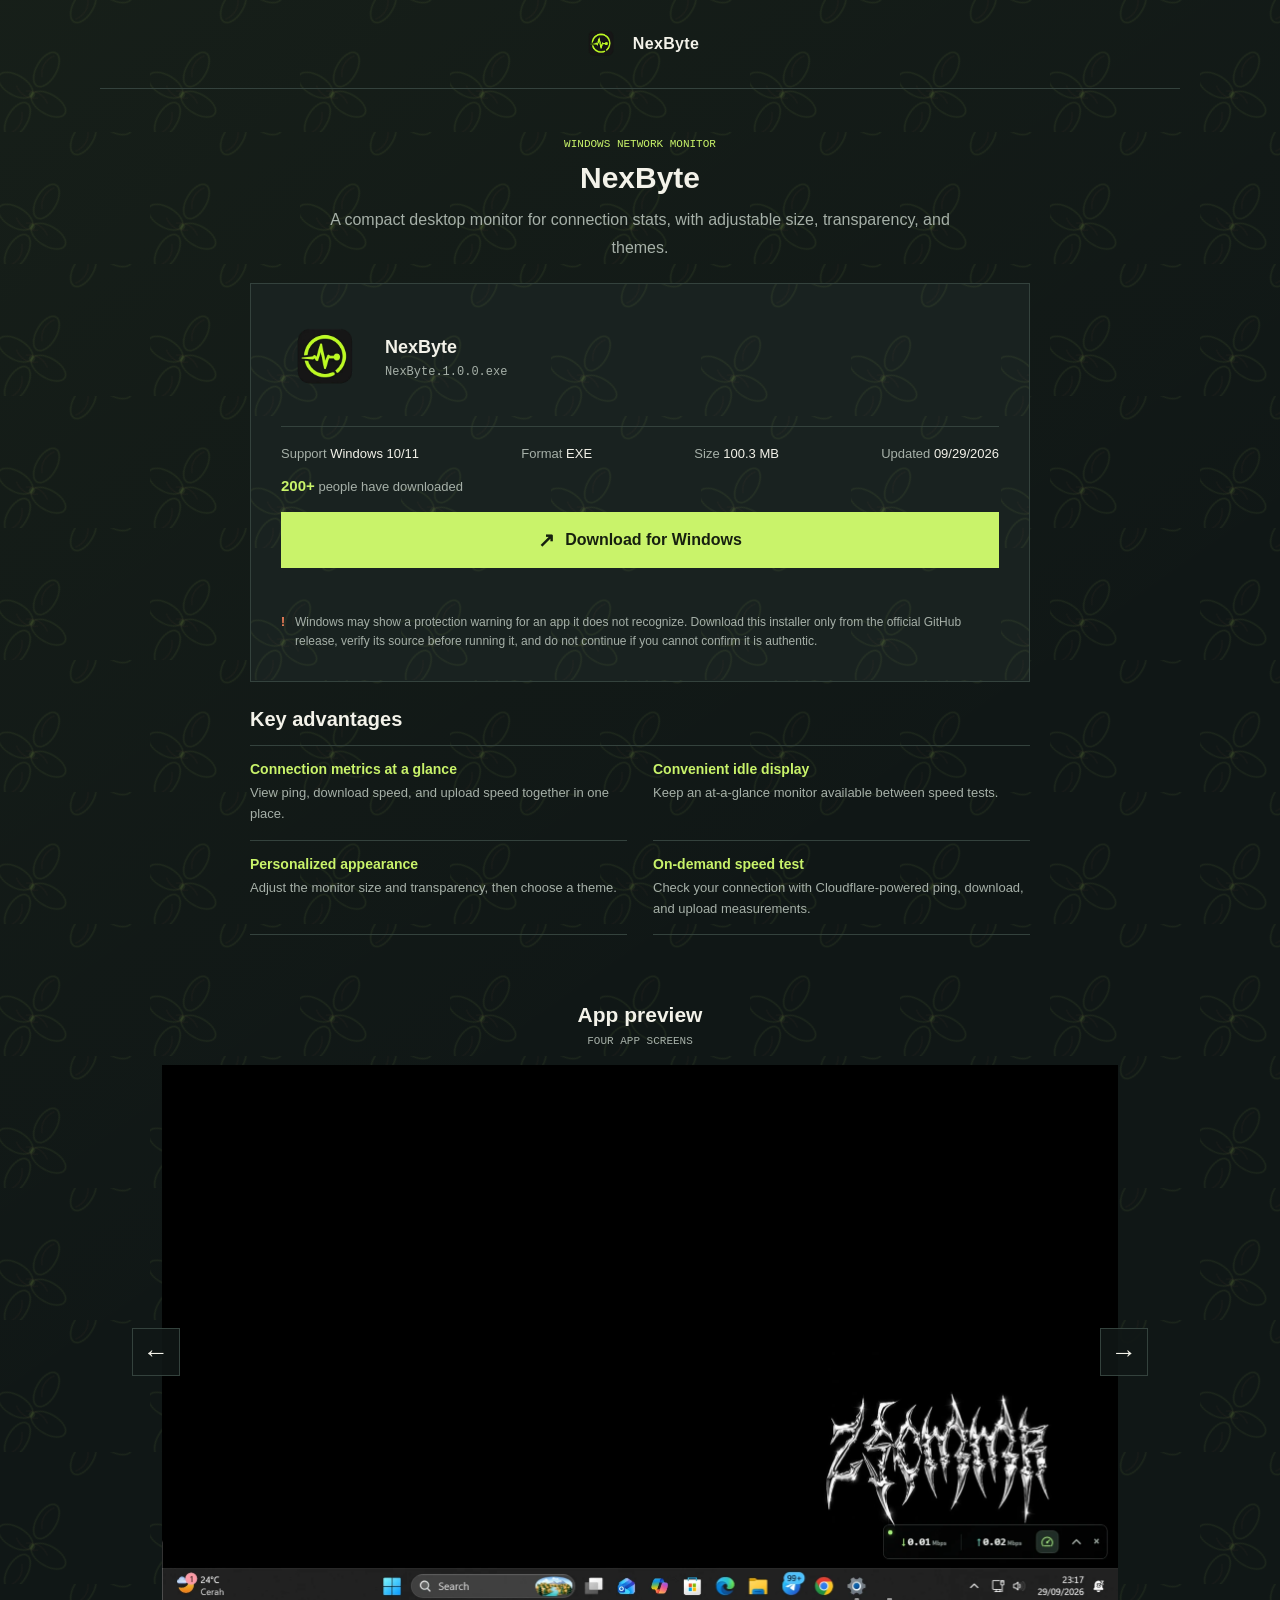
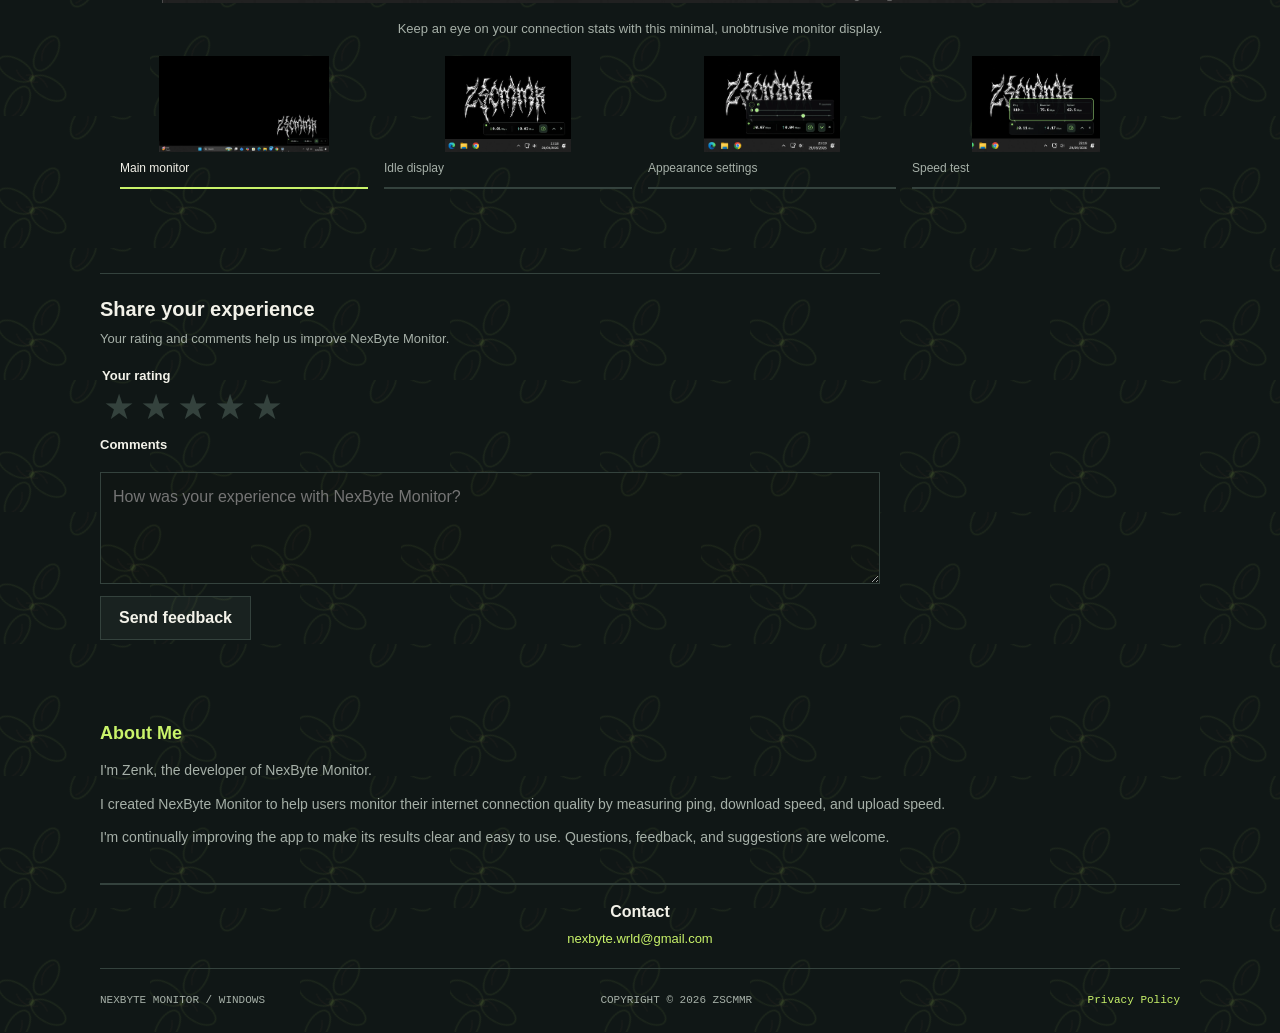
==== index.html @ 00d74fa2 "new" ====
<!doctype html>
<html lang="en">
  <head>
    <meta charset="UTF-8" />
    <meta name="viewport" content="width=device-width, initial-scale=1.0" />
    <meta name="theme-color" content="#101716" />
    <meta name="description" content="Download NexByte Monitor for Windows 10 and 11. Monitor ping, download speed, and upload speed from your desktop." />
    <title>NexByte Monitor | Windows Download</title>
    <script async src="https://pagead2.googlesyndication.com/pagead/js/adsbygoogle.js?client=ca-pub-5008812499182568"
      crossorigin="anonymous"></script>
    <link rel="stylesheet" href="index.min.css" />
      <script defer src="app.min.js"></script>
  </head>
  <body>
    <main>
      <header>
        <div class="header-bar">
          <div class="brand">
            <span class="brand-mark" aria-hidden="true">
              <img src="1ace2b28-f7fc-4e73-abe7-52dc9e09163b__1_-removebg-preview%20%281%29.webp" alt="" width="500" height="500" decoding="async" />
            </span>
            NexByte
          </div>
        </div>
      </header>

      <section class="content" aria-labelledby="monitor-heading">
        <div class="monitor-intro">
          <span class="monitor-kicker">WINDOWS NETWORK MONITOR</span>
          <h1 class="monitor-title" id="monitor-heading">NexByte</h1>
          <p class="monitor-copy">A compact desktop monitor for connection stats, with adjustable size, transparency, and themes.</p>
        </div>

        <div class="download-panel">
          <div class="file-heading">
            <img class="file-icon" src="1ace2b28-f7fc-4e73-abe7-52dc9e09163b__1_-removebg-preview%20%281%29.webp" alt="" width="500" height="500" decoding="async" aria-hidden="true" />
            <div>
              <h2 id="download-heading">NexByte</h2>
              <div class="file-name">NexByte.1.0.0.exe</div>
            </div>
          </div>
          <div class="details">
            <span>Support <strong>Windows 10/11</strong></span>
            <span>Format <strong>EXE</strong></span>
            <span>Size <strong>100.3 MB</strong></span>
            <span>Updated <strong>09/29/2026</strong></span>
          </div>
          <p class="download-count"><strong>200+</strong> people have downloaded</p>
          <form class="download-form" id="download-form">
            <button class="download-button" id="download-button" type="submit">
              <span aria-hidden="true">&#8599;</span> Download for Windows
            </button>
            <p class="tracking-status" id="tracking-status" role="status" aria-live="polite"></p>
          </form>
          <p class="notice"><b>!</b><span>Windows may show a protection warning for an app it does not recognize. Download this installer only from the official GitHub release, verify its source before running it, and do not continue if you cannot confirm it is authentic.</span></p>
        </div>

        <section class="features-section" aria-labelledby="features-title">
          <h2 id="features-title">Key advantages</h2>
          <div class="features-grid">
            <article class="feature-item">
              <h3>Connection metrics at a glance</h3>
              <p>View ping, download speed, and upload speed together in one place.</p>
            </article>
            <article class="feature-item">
              <h3>Convenient idle display</h3>
              <p>Keep an at-a-glance monitor available between speed tests.</p>
            </article>
            <article class="feature-item">
              <h3>Personalized appearance</h3>
              <p>Adjust the monitor size and transparency, then choose a theme.</p>
            </article>
            <article class="feature-item">
              <h3>On-demand speed test</h3>
              <p>Check your connection with Cloudflare-powered ping, download, and upload measurements.</p>
            </article>
          </div>
        </section>
      </section>

      <section class="preview-section" aria-labelledby="preview-title">
        <div class="preview-heading">
          <h2 id="preview-title">App preview</h2>
          <span class="preview-caption">FOUR APP SCREENS</span>
        </div>
        <div class="preview-stage" id="preview-carousel" role="region" aria-roledescription="carousel" aria-label="Application previews">
          <div class="preview-carousel-window">
            <div class="preview-carousel-track" id="preview-track">
              <figure class="preview-item" role="group" aria-roledescription="slide" aria-label="1 of 4">
                <img class="preview-image" src="preview-1.webp" alt="NexByte Monitor main monitor display at 150% scale" width="1919" height="1079" loading="lazy" decoding="async" />
                <figcaption>Keep an eye on your connection stats with this minimal, unobtrusive monitor display.</figcaption>
              </figure>
              <figure class="preview-item" role="group" aria-roledescription="slide" aria-label="2 of 4">
                <img class="preview-image" src="preview-2.webp" alt="NexByte Monitor idle display" width="694" height="526" loading="lazy" decoding="async" />
                <figcaption>A calm, compact idle view keeps the monitor ready between speed tests.</figcaption>
              </figure>
              <figure class="preview-item" role="group" aria-roledescription="slide" aria-label="3 of 4">
                <img class="preview-image" src="preview-3.webp" alt="NexByte Monitor size, transparency, and theme options" width="697" height="489" loading="lazy" decoding="async" />
                <figcaption>Set the monitor size and transparency, then choose a theme for your desktop.</figcaption>
              </figure>
              <figure class="preview-item" role="group" aria-roledescription="slide" aria-label="4 of 4">
                <img class="preview-image" src="preview-4.webp" alt="NexByte Monitor during a speed test" width="682" height="508" loading="lazy" decoding="async" />
                <figcaption>Watch ping, download, and upload readings update during a speed test.</figcaption>
              </figure>
            </div>
            <button class="preview-carousel-control preview-carousel-previous" id="carousel-previous" type="button" aria-label="Previous image" title="Previous image"><span aria-hidden="true">&#8592;</span></button>
            <button class="preview-carousel-control preview-carousel-next" id="carousel-next" type="button" aria-label="Next image" title="Next image"><span aria-hidden="true">&#8594;</span></button>
          </div>
          <div class="preview-thumbnails" aria-label="All app previews">
            <button class="preview-thumbnail" type="button" data-preview-index="0" aria-pressed="true"><img src="preview-1.webp" alt="" width="1919" height="1079" loading="lazy" decoding="async" /><span>Main monitor</span></button>
            <button class="preview-thumbnail" type="button" data-preview-index="1" aria-pressed="false"><img src="preview-2.webp" alt="" width="694" height="526" loading="lazy" decoding="async" /><span>Idle display</span></button>
            <button class="preview-thumbnail" type="button" data-preview-index="2" aria-pressed="false"><img src="preview-3.webp" alt="" width="697" height="489" loading="lazy" decoding="async" /><span>Appearance settings</span></button>
            <button class="preview-thumbnail" type="button" data-preview-index="3" aria-pressed="false"><img src="preview-4.webp" alt="" width="682" height="508" loading="lazy" decoding="async" /><span>Speed test</span></button>
          </div>
        </div>
      </section>

      <dialog class="preview-dialog" id="preview-dialog" aria-label="Full-size app preview">
        <div class="preview-dialog-inner">
          <button class="preview-dialog-close" id="preview-close" type="button" aria-label="Close preview" title="Close preview">&#215;</button>
          <div class="preview-dialog-stage">
            <button class="preview-nav preview-previous" id="preview-previous" type="button" aria-label="Previous preview" title="Previous preview"><span aria-hidden="true">&#8592;</span></button>
            <img class="preview-dialog-image" id="preview-dialog-image" src="" alt="" />
            <button class="preview-nav preview-next" id="preview-next" type="button" aria-label="Next preview" title="Next preview"><span aria-hidden="true">&#8594;</span></button>
          </div>
          <p class="preview-dialog-caption" id="preview-dialog-caption" aria-live="polite"></p>
        </div>
      </dialog>

      <section class="feedback-section" aria-labelledby="feedback-title">
        <h2 id="feedback-title">Share your experience</h2>
        <p class="feedback-copy">Your rating and comments help us improve NexByte Monitor.</p>
        <form class="feedback-form" id="feedback-form">
          <fieldset>
            <legend>Your rating</legend>
            <div class="feedback-stars">
              <input id="rating-5" type="radio" name="rating" value="5" required />
              <label for="rating-5" aria-label="5 stars">&#9733;</label>
              <input id="rating-4" type="radio" name="rating" value="4" />
              <label for="rating-4" aria-label="4 stars">&#9733;</label>
              <input id="rating-3" type="radio" name="rating" value="3" />
              <label for="rating-3" aria-label="3 stars">&#9733;</label>
              <input id="rating-2" type="radio" name="rating" value="2" />
              <label for="rating-2" aria-label="2 stars">&#9733;</label>
              <input id="rating-1" type="radio" name="rating" value="1" />
              <label for="rating-1" aria-label="1 star">&#9733;</label>
            </div>
          </fieldset>
          <label for="feedback-comment">Comments</label>
          <textarea class="feedback-comment" id="feedback-comment" name="comment" maxlength="500" placeholder="How was your experience with NexByte Monitor?" required></textarea>
          <button class="feedback-submit" id="feedback-submit" type="submit">Send feedback</button>
          <p class="feedback-status" id="feedback-status" role="status" aria-live="polite"></p>
        </form>
      </section>

      <section class="opening" aria-labelledby="about-title">
        <h2 class="opening-title" id="about-title">About Me</h2>
        <div class="opening-copy">
          <p>I'm Zenk, the developer of NexByte Monitor.</p>
          <p>I created NexByte Monitor to help users monitor their internet connection quality by measuring ping, download speed, and upload speed.</p>
          <p>I'm continually improving the app to make its results clear and easy to use. Questions, feedback, and suggestions are welcome.</p>
        </div>
      </section>

      <section class="owner-contact" aria-labelledby="contact-title">
        <h2 id="contact-title">Contact</h2>
        <a href="mailto:nexbyte.wrld@gmail.com">nexbyte.wrld@gmail.com</a>
      </section>
      <footer>
        <span>NEXBYTE MONITOR / WINDOWS</span>
        <span>COPYRIGHT &copy; 2026 ZSCMMR</span>
        <a class="privacy-link" href="privacy.html">Privacy Policy</a>
      </footer>
    </main>
      
  </body>
</html>
---- index.min.css ----
:root{color-scheme:dark;--ink:#f3f2e9;--muted:#a6b0a8;--base:#101716;--panel:#192220;--widget-bg:#101614;--line:#34423d;--lime:#c9f36a;--orange:#ff875e;--batik-pattern:url("batik-pattern.svg")}*{box-sizing:border-box}body{min-height:100vh;margin:0;background-color:var(--base);background-image:var(--batik-pattern),linear-gradient(145deg,rgba(201,243,106,.035),transparent 42%);background-size:150px 132px,auto;color:var(--ink);font-family:"Segoe UI","Trebuchet MS",sans-serif}main{width:min(100% - 40px,1080px);min-height:100vh;margin:0 auto;display:flex;flex-direction:column}header{border-bottom:1px solid var(--line)}.header-bar{min-height:88px;display:flex;align-items:center;justify-content:center}.brand{display:flex;align-items:center;gap:12px;font-weight:700;letter-spacing:.02em}.brand-mark{width:40px;height:40px;display:grid;place-items:center;flex:0 0 40px}.brand-mark img{display:block;width:40px;height:40px;object-fit:contain}.top-label{color:var(--muted);font:11px/1.4 Consolas,monospace;letter-spacing:.1em;text-transform:uppercase}.opening{max-width:860px;padding:28px 0 24px;border-bottom:1px solid var(--line)}.opening-title{max-width:none;margin:0 0 14px;color:var(--lime);font-size:18px;line-height:1.3;letter-spacing:0}.opening-copy{color:var(--muted);font-size:14px;line-height:1.65}.opening-copy p{margin:0 0 10px}.opening-copy .signoff{margin-top:14px;color:var(--ink)}.content{flex:0 0 auto;display:flex;flex-direction:column;align-items:center;justify-content:flex-start;gap:22px;padding:48px 0 68px}.monitor-intro{max-width:620px;text-align:center}.monitor-kicker{display:block;margin-bottom:8px;color:var(--lime);font:11px/1.4 Consolas,monospace}.monitor-title{margin:0 0 10px;font-size:30px;line-height:1.2}.monitor-copy{margin:0;color:var(--muted);font-size:16px;line-height:1.7}.download-panel{width:min(100%,780px);padding:30px;border:1px solid var(--line);background-color:var(--panel);background-image:var(--batik-pattern);background-size:150px 132px}.file-heading{display:flex;align-items:center;gap:16px;padding-bottom:24px;border-bottom:1px solid var(--line)}.file-icon{width:88px;height:88px;display:block;flex:0 0 88px;object-fit:contain}h2{margin:0 0 7px;font-size:18px}.file-name{color:var(--muted);font:12px Consolas,monospace;overflow-wrap:anywhere}.details{display:flex;justify-content:space-between;padding:19px 0 24px;color:var(--muted);font-size:13px}.details strong{color:var(--ink);font-weight:500}.download-count{margin:-8px 0 18px;color:var(--muted);font-size:13px}.download-count strong{color:var(--lime);font-size:15px}.download-form{display:grid;gap:10px}.download-button{width:100%;min-height:56px;display:flex;align-items:center;justify-content:center;gap:10px;padding:0 18px;border:0;background:var(--lime);color:#17200f;font:inherit;font-weight:750;cursor:pointer;transition:background-color .18s,transform .18s}.download-button:hover{background:#d9ff83;transform:translateY(-2px)}.download-button:focus-visible{outline:3px solid var(--ink);outline-offset:4px}.download-button:disabled{cursor:wait;opacity:.7}.download-button span{font-size:20px;line-height:1}.tracking-note,.tracking-status{margin:0;color:var(--muted);font-size:12px;line-height:1.5}.tracking-status{min-height:18px;color:var(--lime)}.notice{display:flex;gap:10px;margin:17px 0 0;color:var(--muted);font-size:12px;line-height:1.6}.notice b{color:var(--orange);font-weight:600}.features-section{width:min(100%,780px);padding-top:4px}.features-section h2{margin:0 0 14px;font-size:20px}.features-grid{display:grid;grid-template-columns:repeat(2,minmax(0,1fr));column-gap:26px;border-top:1px solid var(--line)}.feature-item{padding:15px 0;border-bottom:1px solid var(--line)}.feature-item h3{margin:0 0 6px;color:var(--lime);font-size:14px}.feature-item p{margin:0;color:var(--muted);font-size:13px;line-height:1.6}.preview-section{padding:0 0 84px}.preview-heading{max-width:1040px;display:flex;flex-direction:column;align-items:center;gap:8px;margin:0 auto 18px;text-align:center}.preview-heading h2{margin:0;font-size:21px}.preview-caption{color:var(--muted);font:11px Consolas,monospace}.preview-stage{max-width:1040px;margin:0 auto}.preview-carousel-window{position:relative;overflow:hidden}.preview-carousel-track{display:flex;transition:transform .52s cubic-bezier(.22, 1, .36, 1)}.preview-carousel-track.is-resetting{transition:none}.preview-clone{pointer-events:none}.preview-item{min-width:100%;min-height:0;display:grid;grid-template-rows:minmax(0,1fr) auto;gap:16px;padding:0;margin:0;flex:0 0 100%}.preview-image{display:block;width:100%;height:clamp(280px,42vw,540px);max-width:100%;justify-self:center;align-self:center;object-fit:contain;cursor:pointer;transition:filter .18s}.preview-image:hover{filter:brightness(1.1)}.preview-image:focus-visible{outline:3px solid var(--lime);outline-offset:4px}.preview-item figcaption{max-width:760px;justify-self:center;color:var(--muted);font:13px/1.5 "Segoe UI","Trebuchet MS",sans-serif;text-align:center}.preview-carousel-control{position:absolute;top:50%;z-index:1;width:48px;height:48px;display:grid;place-items:center;padding:0;transform:translateY(-50%);border:1px solid var(--line);background-color:rgba(16,23,22,.88);background-image:var(--batik-pattern);background-size:150px 132px;color:var(--ink);font:26px/1 "Segoe UI",sans-serif;cursor:pointer}.preview-carousel-control:hover{border-color:var(--lime);color:var(--lime)}.preview-carousel-control:focus-visible,.preview-thumbnail:focus-visible{outline:2px solid var(--lime);outline-offset:3px}.preview-carousel-previous{left:12px}.preview-carousel-next{right:12px}.preview-thumbnails{display:grid;grid-template-columns:repeat(4,minmax(0,1fr));gap:16px;margin-top:18px}.preview-thumbnail{min-width:0;display:grid;grid-template-rows:96px auto;gap:8px;padding:0 0 10px;border:0;border-bottom:2px solid var(--line);background:0 0;color:var(--muted);font:inherit;text-align:left;cursor:pointer;transition:border-color .18s,color .18s}.preview-thumbnail img{width:100%;height:100%;object-fit:contain;transition:filter .18s}.preview-thumbnail span{font-size:12px;line-height:1.4}.preview-thumbnail:hover,.preview-thumbnail[aria-pressed=true]{border-color:var(--lime);color:var(--ink)}.preview-thumbnail:hover img{filter:brightness(1.1)}.preview-dialog{width:min(calc(100% - 32px),1120px);height:min(92vh,900px);max-width:none;max-height:none;padding:18px;margin:auto;border:1px solid var(--line);background-color:var(--panel);background-image:var(--batik-pattern);background-size:150px 132px;color:var(--ink)}.preview-dialog::backdrop{background:rgba(0,0,0,.84)}.preview-dialog-inner{height:100%;display:grid;grid-template-rows:auto minmax(0,1fr) auto;gap:12px}.preview-dialog-close{width:42px;height:42px;justify-self:end;border:1px solid var(--line);background-color:var(--base);background-image:var(--batik-pattern);background-size:150px 132px;color:var(--ink);font:26px/1 "Segoe UI",sans-serif;cursor:pointer}.preview-dialog-stage{min-width:0;min-height:0;position:relative;display:grid;place-items:center;padding:0 54px}.preview-dialog-image{display:block;max-width:100%;max-height:100%;width:auto;height:auto;object-fit:contain}.preview-nav{position:absolute;top:50%;width:44px;height:44px;display:grid;place-items:center;padding:0;transform:translateY(-50%);border:1px solid var(--line);background-color:var(--base);background-image:var(--batik-pattern);background-size:150px 132px;color:var(--ink);font:24px/1 "Segoe UI",sans-serif;cursor:pointer}.preview-dialog-close:hover,.preview-nav:hover{border-color:var(--lime);color:var(--lime)}.preview-dialog-close:focus-visible,.preview-nav:focus-visible{outline:2px solid var(--lime);outline-offset:3px}.preview-previous{left:0}.preview-next{right:0}.preview-dialog-caption{min-height:1.5em;margin:0;color:var(--muted);font-size:13px;line-height:1.5;text-align:center}.owner-contact{display:grid;justify-items:center;gap:6px;padding:18px 0 22px;border-top:1px solid var(--line);color:var(--muted);font-size:13px}.owner-contact h2{margin:0 0 4px;color:var(--ink);font-size:16px}.owner-contact p{margin:0}.owner-contact a{color:var(--lime);text-decoration:none;overflow-wrap:anywhere}.owner-contact a:hover{text-decoration:underline}.feedback-section{width:min(100%,780px);padding:24px 0;border-top:1px solid var(--line)}.feedback-section h2{margin:0 0 8px;font-size:20px}.feedback-copy{margin:0 0 18px;color:var(--muted);font-size:13px;line-height:1.6}.feedback-form{display:grid;gap:12px}.feedback-form fieldset{padding:0;margin:0;border:0}.feedback-form label,.feedback-form legend{margin-bottom:8px;color:var(--ink);font-size:13px;font-weight:600}.feedback-stars{display:flex;flex-direction:row-reverse;justify-content:flex-end;width:max-content}.feedback-stars input{position:absolute;width:1px;height:1px;overflow:hidden;clip-path:inset(50%);white-space:nowrap}.feedback-stars label{margin:0;padding:2px 5px;color:var(--line);font-size:30px;line-height:1;cursor:pointer;transition:color .15s}.feedback-stars input:checked~label,.feedback-stars label:hover,.feedback-stars label:hover~label{color:var(--orange)}.feedback-stars input:focus-visible+label{outline:2px solid var(--ink);outline-offset:2px}.feedback-comment{width:100%;min-height:112px;padding:12px;border:1px solid var(--line);border-radius:0;background-color:var(--widget-bg);background-image:var(--batik-pattern);background-size:150px 132px;color:var(--ink);font:inherit;line-height:1.5;resize:vertical}.feedback-comment:focus-visible{outline:2px solid var(--lime);outline-offset:2px}.feedback-submit{min-height:44px;justify-self:start;padding:0 18px;border:1px solid var(--line);background-color:var(--panel);background-image:var(--batik-pattern);background-size:150px 132px;color:var(--ink);font:inherit;font-weight:600;cursor:pointer}.feedback-submit:hover{border-color:var(--lime);color:var(--lime)}.feedback-submit:disabled{cursor:wait;opacity:.65}.feedback-status{min-height:18px;margin:0;color:var(--lime);font-size:12px}footer{min-height:64px;display:flex;flex-wrap:wrap;align-items:center;justify-content:space-between;gap:8px 16px;border-top:1px solid var(--line);color:var(--muted);font:11px Consolas,monospace}footer span:last-child{color:var(--lime)}.privacy-link{color:var(--lime);text-decoration:none}.privacy-link:hover{text-decoration:underline}@media (max-width:720px){main{width:min(100% - 32px,520px)}.header-bar{min-height:72px}.top-label{font-size:9px}.opening{padding:22px 0 20px}.opening-copy{font-size:13px}.content{gap:24px;padding:36px 0 52px}.monitor-copy{font-size:15px}.monitor-title{font-size:26px}.download-panel{padding:21px}.features-grid{grid-template-columns:1fr}.preview-section{padding-bottom:56px}.preview-heading{align-items:center}.preview-image{height:clamp(220px,62vw,420px)}.preview-carousel-control{width:40px;height:40px}.preview-carousel-previous{left:8px}.preview-carousel-next{right:8px}.preview-thumbnails{grid-template-columns:repeat(2,minmax(0,1fr));gap:12px;margin-top:14px}.preview-thumbnail{grid-template-rows:minmax(72px,24vw) auto;gap:6px}.preview-thumbnail span{font-size:11px}.preview-dialog{width:calc(100% - 16px);height:min(90vh,760px);padding:12px}.preview-dialog-stage{padding-inline:42px}.preview-nav{width:38px;height:42px}footer{gap:12px;font-size:9px}}@media (prefers-reduced-motion:reduce){.preview-carousel-track{transition:none}}
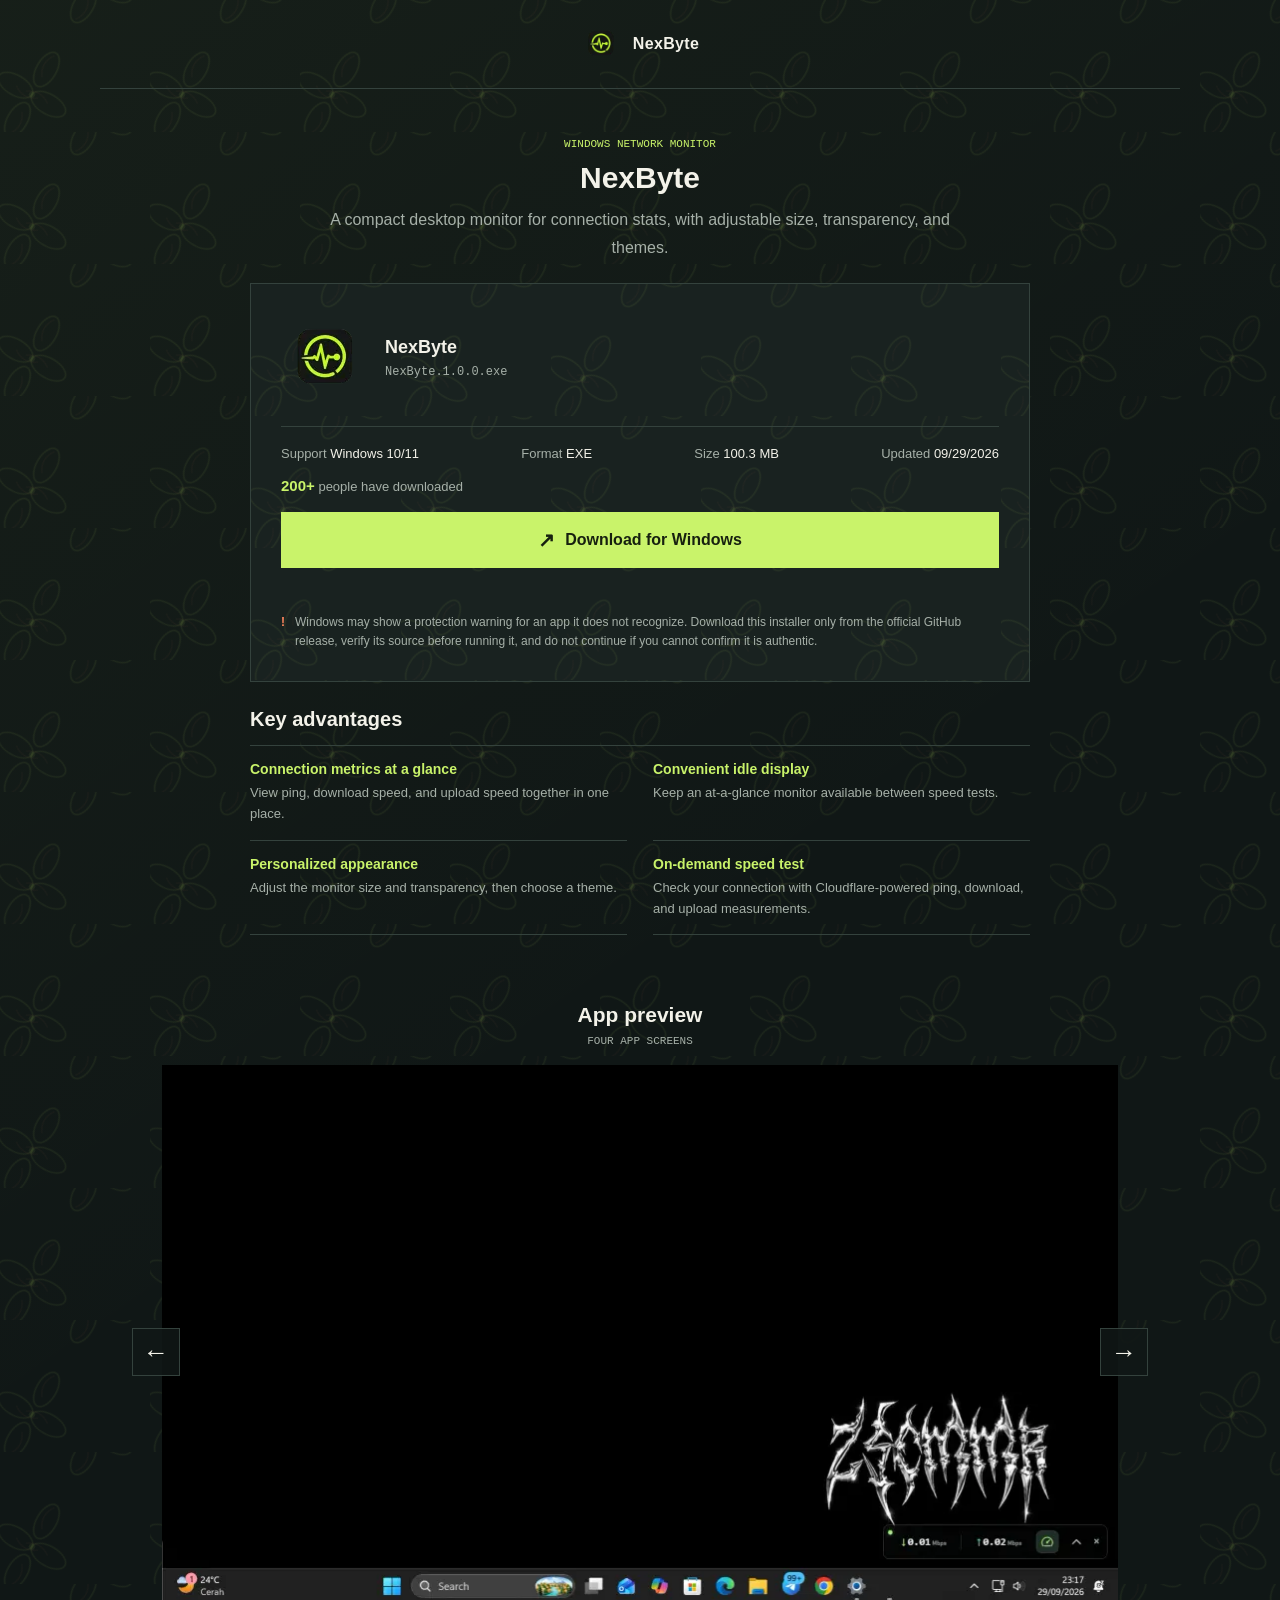
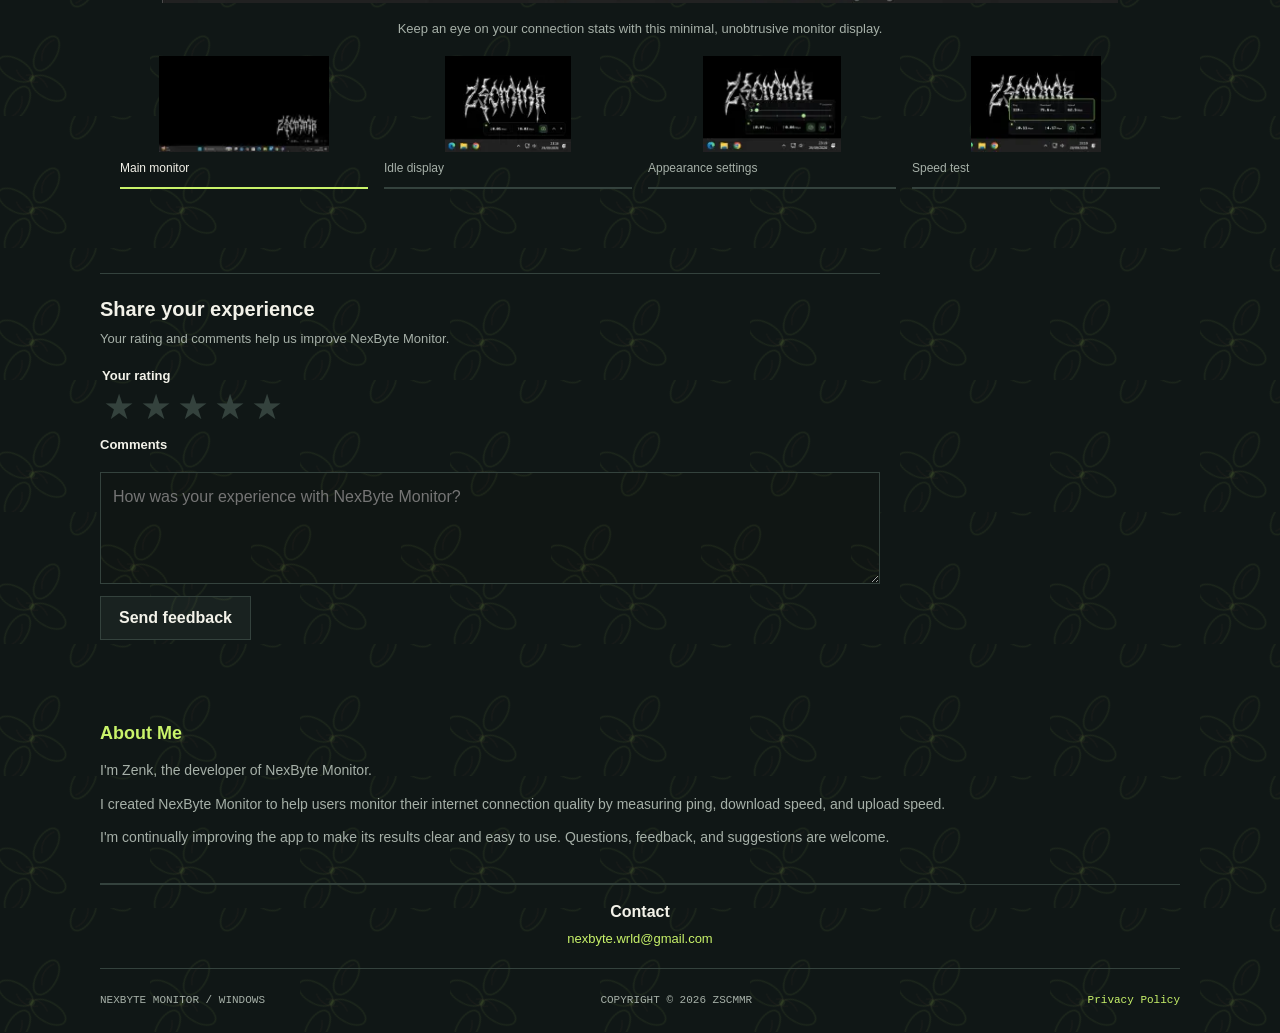
==== commit fb15da32: "new" ====
--- a/index.html
+++ b/index.html
@@ -6,6 +6,7 @@
     <meta name="theme-color" content="#101716" />
     <meta name="description" content="Download NexByte Monitor for Windows 10 and 11. Monitor ping, download speed, and upload speed from your desktop." />
     <title>NexByte Monitor | Windows Download</title>
+    <link rel="preconnect" href="https://fundingchoicesmessages.google.com" />
     <script async src="https://pagead2.googlesyndication.com/pagead/js/adsbygoogle.js?client=ca-pub-5008812499182568"
       crossorigin="anonymous"></script>
     <link rel="stylesheet" href="index.min.css" />
@@ -17,7 +18,7 @@
         <div class="header-bar">
           <div class="brand">
             <span class="brand-mark" aria-hidden="true">
-              <img src="1ace2b28-f7fc-4e73-abe7-52dc9e09163b__1_-removebg-preview%20%281%29.webp" alt="" width="500" height="500" decoding="async" />
+              <img src="nexbyte-icon.webp" alt="" width="88" height="88" decoding="async" />
             </span>
             NexByte
           </div>
@@ -33,7 +34,7 @@
 
         <div class="download-panel">
           <div class="file-heading">
-            <img class="file-icon" src="1ace2b28-f7fc-4e73-abe7-52dc9e09163b__1_-removebg-preview%20%281%29.webp" alt="" width="500" height="500" decoding="async" aria-hidden="true" />
+            <img class="file-icon" src="nexbyte-icon.webp" alt="" width="88" height="88" decoding="async" aria-hidden="true" />
             <div>
               <h2 id="download-heading">NexByte</h2>
               <div class="file-name">NexByte.1.0.0.exe</div>
@@ -87,7 +88,7 @@
           <div class="preview-carousel-window">
             <div class="preview-carousel-track" id="preview-track">
               <figure class="preview-item" role="group" aria-roledescription="slide" aria-label="1 of 4">
-                <img class="preview-image" src="preview-1.webp" alt="NexByte Monitor main monitor display at 150% scale" width="1919" height="1079" loading="lazy" decoding="async" />
+                <img class="preview-image" src="preview-1.webp" srcset="preview-1-960.webp 960w, preview-1.webp 1919w" sizes="(max-width: 1000px) calc(100vw - 40px), 960px" alt="NexByte Monitor main monitor display at 150% scale" width="1919" height="1079" loading="eager" fetchpriority="high" decoding="async" />
                 <figcaption>Keep an eye on your connection stats with this minimal, unobtrusive monitor display.</figcaption>
               </figure>
               <figure class="preview-item" role="group" aria-roledescription="slide" aria-label="2 of 4">
@@ -107,10 +108,10 @@
             <button class="preview-carousel-control preview-carousel-next" id="carousel-next" type="button" aria-label="Next image" title="Next image"><span aria-hidden="true">&#8594;</span></button>
           </div>
           <div class="preview-thumbnails" aria-label="All app previews">
-            <button class="preview-thumbnail" type="button" data-preview-index="0" aria-pressed="true"><img src="preview-1.webp" alt="" width="1919" height="1079" loading="lazy" decoding="async" /><span>Main monitor</span></button>
-            <button class="preview-thumbnail" type="button" data-preview-index="1" aria-pressed="false"><img src="preview-2.webp" alt="" width="694" height="526" loading="lazy" decoding="async" /><span>Idle display</span></button>
-            <button class="preview-thumbnail" type="button" data-preview-index="2" aria-pressed="false"><img src="preview-3.webp" alt="" width="697" height="489" loading="lazy" decoding="async" /><span>Appearance settings</span></button>
-            <button class="preview-thumbnail" type="button" data-preview-index="3" aria-pressed="false"><img src="preview-4.webp" alt="" width="682" height="508" loading="lazy" decoding="async" /><span>Speed test</span></button>
+            <button class="preview-thumbnail" type="button" data-preview-index="0" aria-pressed="true"><img src="preview-1-thumb.webp" alt="" width="140" height="79" loading="lazy" decoding="async" /><span>Main monitor</span></button>
+            <button class="preview-thumbnail" type="button" data-preview-index="1" aria-pressed="false"><img src="preview-2-thumb.webp" alt="" width="140" height="106" loading="lazy" decoding="async" /><span>Idle display</span></button>
+            <button class="preview-thumbnail" type="button" data-preview-index="2" aria-pressed="false"><img src="preview-3-thumb.webp" alt="" width="140" height="98" loading="lazy" decoding="async" /><span>Appearance settings</span></button>
+            <button class="preview-thumbnail" type="button" data-preview-index="3" aria-pressed="false"><img src="preview-4-thumb.webp" alt="" width="140" height="104" loading="lazy" decoding="async" /><span>Speed test</span></button>
           </div>
         </div>
       </section>
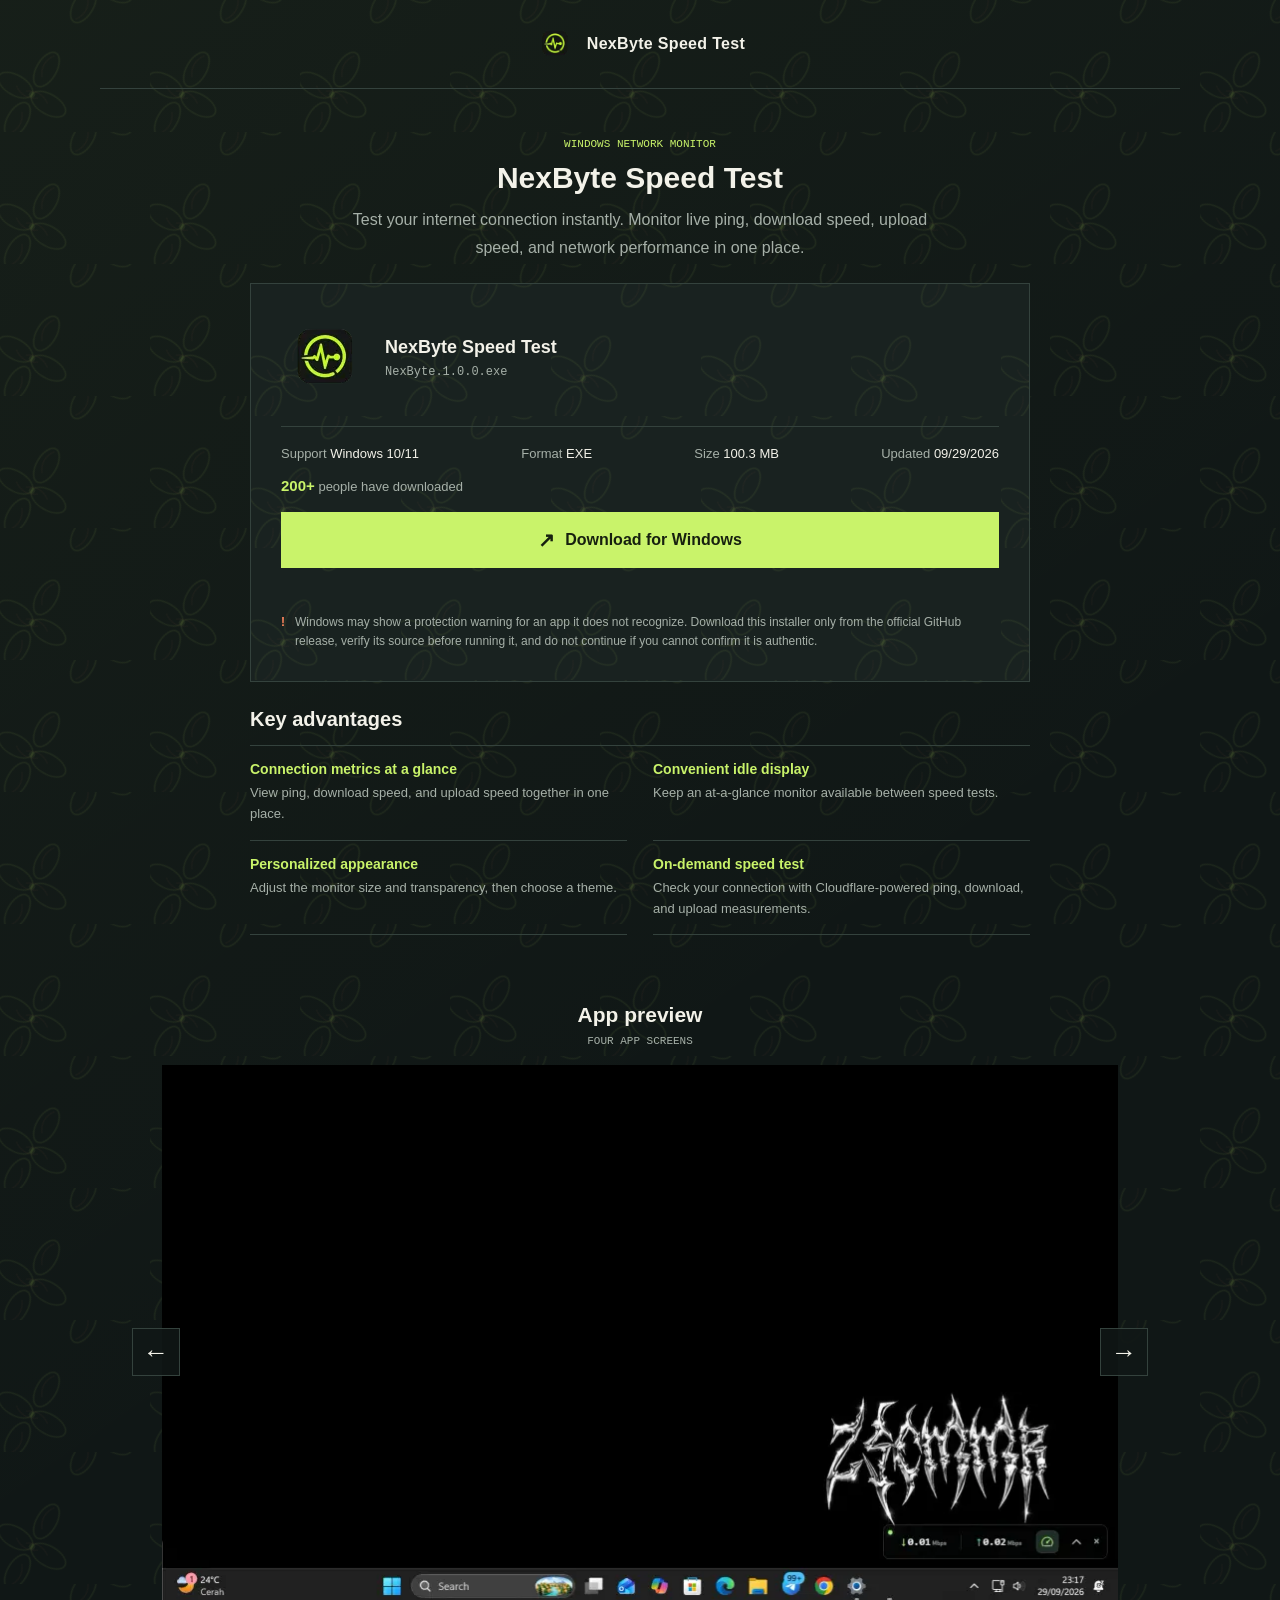
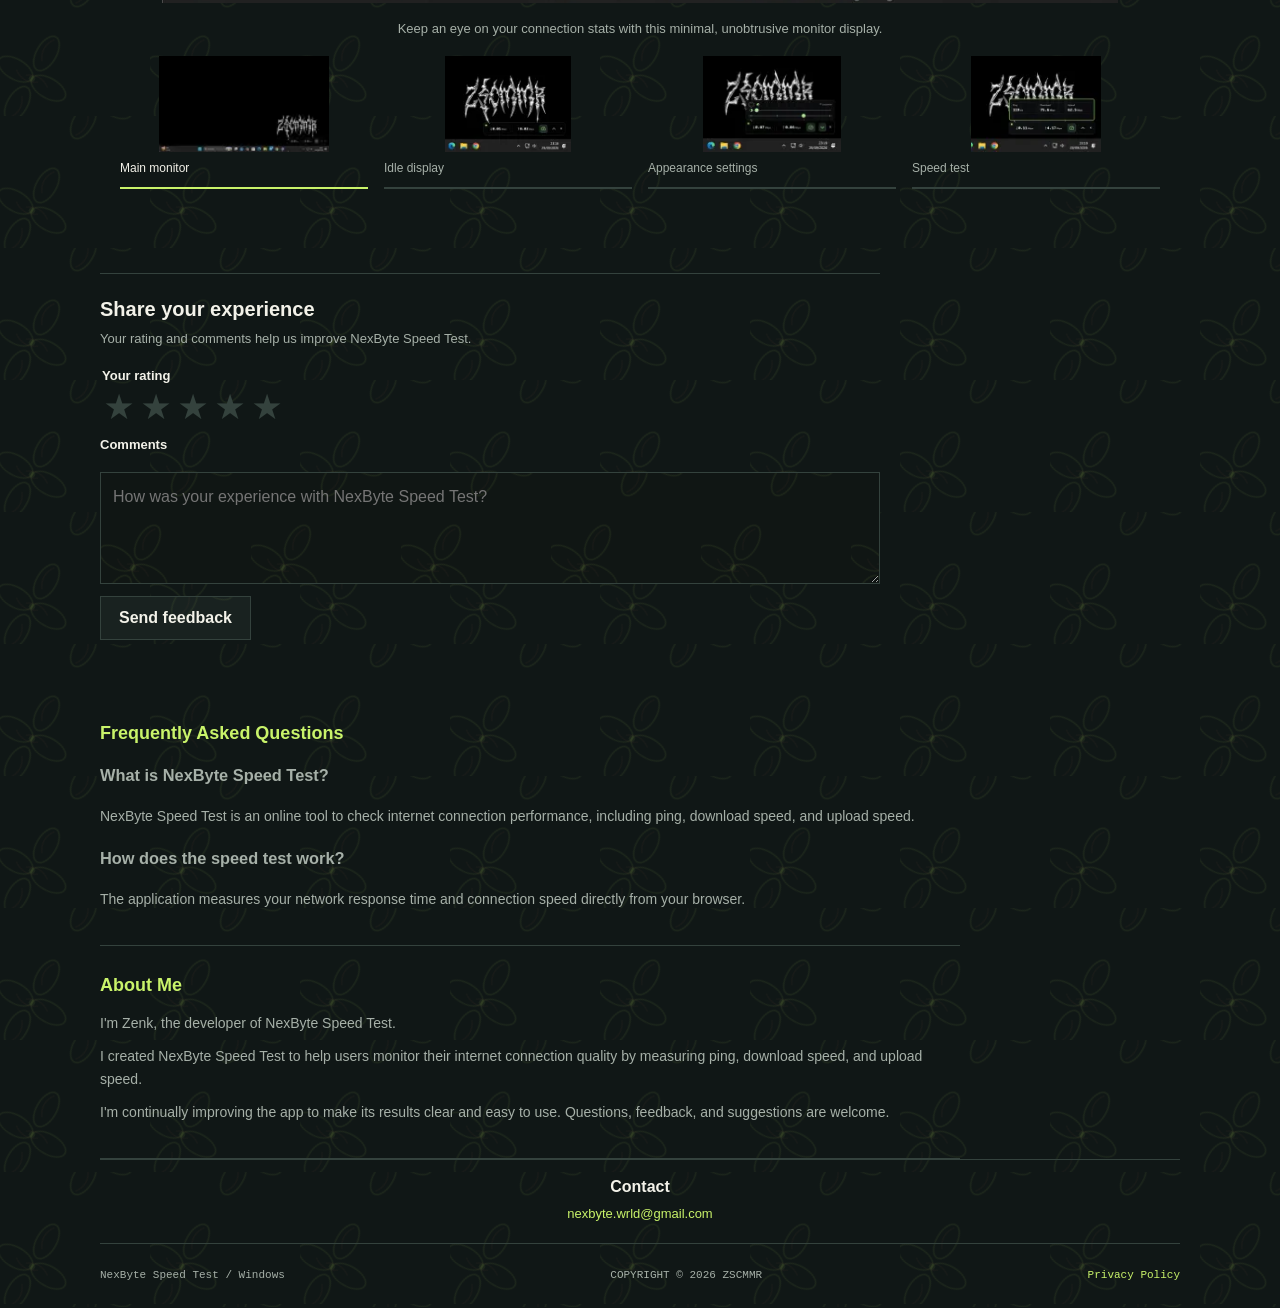
==== commit 979bb6bb: "new" ====
--- a/index.html
+++ b/index.html
@@ -4,8 +4,26 @@
     <meta charset="UTF-8" />
     <meta name="viewport" content="width=device-width, initial-scale=1.0" />
     <meta name="theme-color" content="#101716" />
-    <meta name="description" content="Download NexByte Monitor for Windows 10 and 11. Monitor ping, download speed, and upload speed from your desktop." />
-    <title>NexByte Monitor | Windows Download</title>
+    <meta name="description" content="NexByte Speed Test adalah aplikasi web untuk mengecek kecepatan internet, live ping, download speed, upload speed, dan performa jaringan secara cepat." />
+    <meta name="keywords" content="NexByte Speed Test, cek kecepatan internet, speed test online, cek ping internet, tes wifi, download upload speed" />
+    <meta name="author" content="NexByte Speed Test" />
+    <meta name="google-site-verification" content="L7QGoWHQEpx8vuMXCdlnQt7nUrWMV1lqbTw57-zMIgI" />
+    <meta property="og:title" content="NexByte Speed Test | Internet Speed Testing Tool" />
+    <meta property="og:description" content="Check live ping, download speed, upload speed, and internet performance with NexByte Speed Test." />
+    <meta property="og:url" content="https://nexbyteexe.github.io/" />
+    <meta property="og:type" content="website" />
+    <title>NexByte Speed Test | Cek Ping, Download &amp; Upload Speed Internet</title>
+    <script type="application/ld+json">
+      {
+        "@context": "https://schema.org",
+        "@type": "WebApplication",
+        "name": "NexByte Speed Test",
+        "url": "https://nexbyteexe.github.io/",
+        "applicationCategory": "UtilitiesApplication",
+        "operatingSystem": "Web Browser",
+        "description": "NexByte Speed Test is an online tool to check internet speed, live ping, download speed, and upload speed."
+      }
+    </script>
     <link rel="preconnect" href="https://fundingchoicesmessages.google.com" />
     <script async src="https://pagead2.googlesyndication.com/pagead/js/adsbygoogle.js?client=ca-pub-5008812499182568"
       crossorigin="anonymous"></script>
@@ -20,7 +38,7 @@
             <span class="brand-mark" aria-hidden="true">
               <img src="nexbyte-icon.webp" alt="" width="88" height="88" decoding="async" />
             </span>
-            NexByte
+            NexByte Speed Test
           </div>
         </div>
       </header>
@@ -28,15 +46,15 @@
       <section class="content" aria-labelledby="monitor-heading">
         <div class="monitor-intro">
           <span class="monitor-kicker">WINDOWS NETWORK MONITOR</span>
-          <h1 class="monitor-title" id="monitor-heading">NexByte</h1>
-          <p class="monitor-copy">A compact desktop monitor for connection stats, with adjustable size, transparency, and themes.</p>
+          <h1 class="monitor-title" id="monitor-heading">NexByte Speed Test</h1>
+          <p class="monitor-copy">Test your internet connection instantly. Monitor live ping, download speed, upload speed, and network performance in one place.</p>
         </div>
 
         <div class="download-panel">
           <div class="file-heading">
             <img class="file-icon" src="nexbyte-icon.webp" alt="" width="88" height="88" decoding="async" aria-hidden="true" />
             <div>
-              <h2 id="download-heading">NexByte</h2>
+              <h2 id="download-heading">NexByte Speed Test</h2>
               <div class="file-name">NexByte.1.0.0.exe</div>
             </div>
           </div>
@@ -88,19 +106,19 @@
           <div class="preview-carousel-window">
             <div class="preview-carousel-track" id="preview-track">
               <figure class="preview-item" role="group" aria-roledescription="slide" aria-label="1 of 4">
-                <img class="preview-image" src="preview-1.webp" srcset="preview-1-960.webp 960w, preview-1.webp 1919w" sizes="(max-width: 1000px) calc(100vw - 40px), 960px" alt="NexByte Monitor main monitor display at 150% scale" width="1919" height="1079" loading="eager" fetchpriority="high" decoding="async" />
+                <img class="preview-image" src="preview-1.webp" srcset="preview-1-960.webp 960w, preview-1.webp 1919w" sizes="(max-width: 1000px) calc(100vw - 40px), 960px" alt="NexByte Speed Test main monitor display at 150% scale" width="1919" height="1079" loading="eager" fetchpriority="high" decoding="async" />
                 <figcaption>Keep an eye on your connection stats with this minimal, unobtrusive monitor display.</figcaption>
               </figure>
               <figure class="preview-item" role="group" aria-roledescription="slide" aria-label="2 of 4">
-                <img class="preview-image" src="preview-2.webp" alt="NexByte Monitor idle display" width="694" height="526" loading="lazy" decoding="async" />
+                <img class="preview-image" src="preview-2.webp" alt="NexByte Speed Test idle display" width="694" height="526" loading="lazy" decoding="async" />
                 <figcaption>A calm, compact idle view keeps the monitor ready between speed tests.</figcaption>
               </figure>
               <figure class="preview-item" role="group" aria-roledescription="slide" aria-label="3 of 4">
-                <img class="preview-image" src="preview-3.webp" alt="NexByte Monitor size, transparency, and theme options" width="697" height="489" loading="lazy" decoding="async" />
+                <img class="preview-image" src="preview-3.webp" alt="NexByte Speed Test size, transparency, and theme options" width="697" height="489" loading="lazy" decoding="async" />
                 <figcaption>Set the monitor size and transparency, then choose a theme for your desktop.</figcaption>
               </figure>
               <figure class="preview-item" role="group" aria-roledescription="slide" aria-label="4 of 4">
-                <img class="preview-image" src="preview-4.webp" alt="NexByte Monitor during a speed test" width="682" height="508" loading="lazy" decoding="async" />
+                <img class="preview-image" src="preview-4.webp" alt="NexByte Speed Test during a speed test" width="682" height="508" loading="lazy" decoding="async" />
                 <figcaption>Watch ping, download, and upload readings update during a speed test.</figcaption>
               </figure>
             </div>
@@ -130,7 +148,7 @@
 
       <section class="feedback-section" aria-labelledby="feedback-title">
         <h2 id="feedback-title">Share your experience</h2>
-        <p class="feedback-copy">Your rating and comments help us improve NexByte Monitor.</p>
+        <p class="feedback-copy">Your rating and comments help us improve NexByte Speed Test.</p>
         <form class="feedback-form" id="feedback-form">
           <fieldset>
             <legend>Your rating</legend>
@@ -148,17 +166,27 @@
             </div>
           </fieldset>
           <label for="feedback-comment">Comments</label>
-          <textarea class="feedback-comment" id="feedback-comment" name="comment" maxlength="500" placeholder="How was your experience with NexByte Monitor?" required></textarea>
+          <textarea class="feedback-comment" id="feedback-comment" name="comment" maxlength="500" placeholder="How was your experience with NexByte Speed Test?" required></textarea>
           <button class="feedback-submit" id="feedback-submit" type="submit">Send feedback</button>
           <p class="feedback-status" id="feedback-status" role="status" aria-live="polite"></p>
         </form>
       </section>
 
+      <section class="opening faq-section" aria-labelledby="faq-title">
+        <h2 class="opening-title" id="faq-title">Frequently Asked Questions</h2>
+        <div class="opening-copy">
+          <h3>What is NexByte Speed Test?</h3>
+          <p>NexByte Speed Test is an online tool to check internet connection performance, including ping, download speed, and upload speed.</p>
+          <h3>How does the speed test work?</h3>
+          <p>The application measures your network response time and connection speed directly from your browser.</p>
+        </div>
+      </section>
+
       <section class="opening" aria-labelledby="about-title">
         <h2 class="opening-title" id="about-title">About Me</h2>
         <div class="opening-copy">
-          <p>I'm Zenk, the developer of NexByte Monitor.</p>
-          <p>I created NexByte Monitor to help users monitor their internet connection quality by measuring ping, download speed, and upload speed.</p>
+          <p>I'm Zenk, the developer of NexByte Speed Test.</p>
+          <p>I created NexByte Speed Test to help users monitor their internet connection quality by measuring ping, download speed, and upload speed.</p>
           <p>I'm continually improving the app to make its results clear and easy to use. Questions, feedback, and suggestions are welcome.</p>
         </div>
       </section>
@@ -168,7 +196,7 @@
         <a href="mailto:nexbyte.wrld@gmail.com">nexbyte.wrld@gmail.com</a>
       </section>
       <footer>
-        <span>NEXBYTE MONITOR / WINDOWS</span>
+        <span>NexByte Speed Test / Windows</span>
         <span>COPYRIGHT &copy; 2026 ZSCMMR</span>
         <a class="privacy-link" href="privacy.html">Privacy Policy</a>
       </footer>
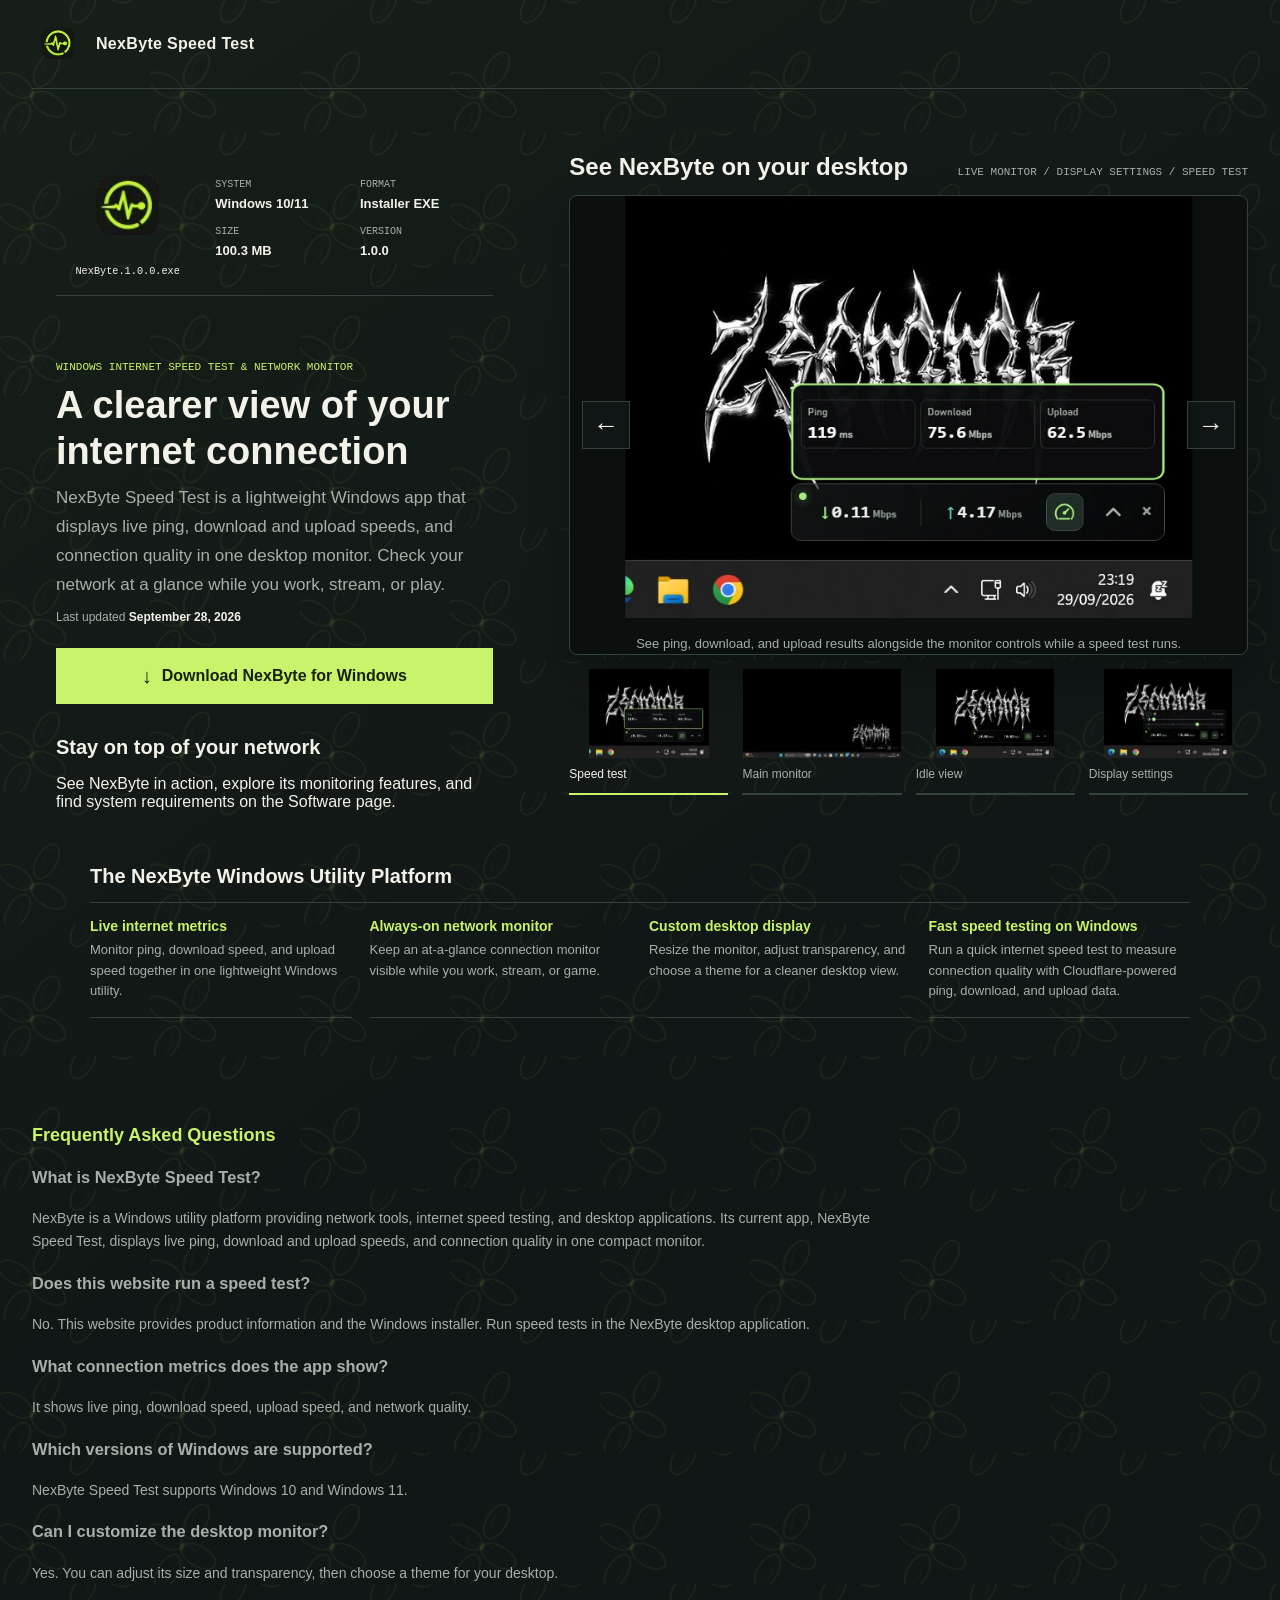
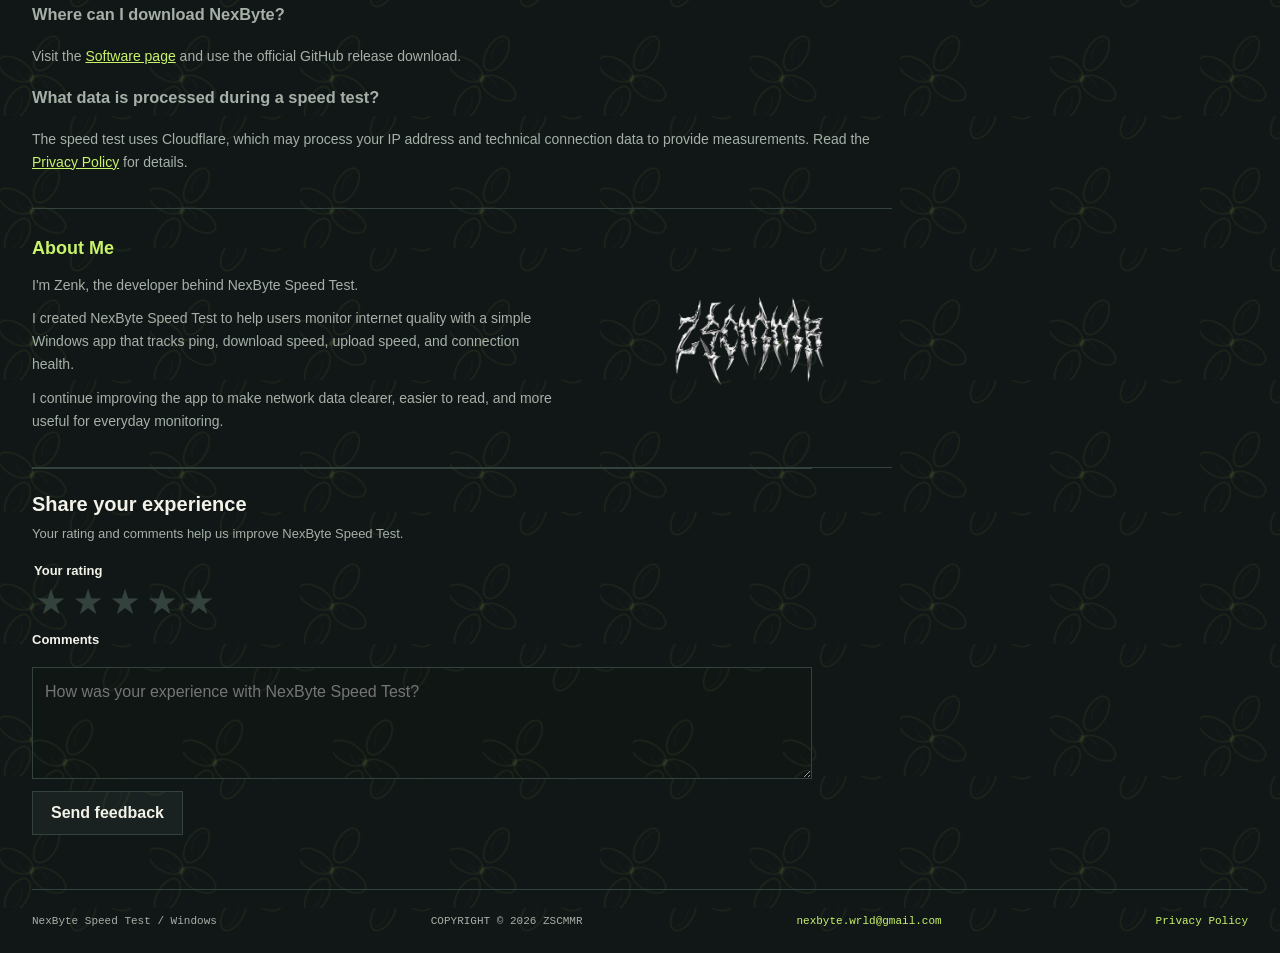
==== commit 0f280d91: "perbaikan" ====
--- a/index.html
+++ b/index.html
@@ -4,156 +4,550 @@
     <meta charset="UTF-8" />
     <meta name="viewport" content="width=device-width, initial-scale=1.0" />
     <meta name="theme-color" content="#101716" />
-    <meta name="description" content="NexByte Speed Test adalah aplikasi web untuk mengecek kecepatan internet, live ping, download speed, upload speed, dan performa jaringan secara cepat." />
-    <meta name="keywords" content="NexByte Speed Test, cek kecepatan internet, speed test online, cek ping internet, tes wifi, download upload speed" />
+    <link rel="icon" type="image/png" href="/favicon.png" />
+    <meta
+      name="description"
+      content="NexByte is a Windows utility platform providing network tools, internet speed testing, and desktop applications. NexByte Speed Test is its current Windows app."
+    />
+    <meta
+      name="keywords"
+      content="NexByte Speed Test, Windows utility platform, network tools, internet speed testing, desktop applications, network monitor, ping test, download speed, upload speed"
+    />
     <meta name="author" content="NexByte Speed Test" />
-    <meta name="google-site-verification" content="L7QGoWHQEpx8vuMXCdlnQt7nUrWMV1lqbTw57-zMIgI" />
-    <meta property="og:title" content="NexByte Speed Test | Internet Speed Testing Tool" />
-    <meta property="og:description" content="Check live ping, download speed, upload speed, and internet performance with NexByte Speed Test." />
+    <meta
+      name="google-site-verification"
+      content="L7QGoWHQEpx8vuMXCdlnQt7nUrWMV1lqbTw57-zMIgI"
+    />
+    <meta
+      property="og:title"
+      content="NexByte Speed Test | Windows Utility Platform &amp; Network Tools"
+    />
+    <meta
+      property="og:description"
+      content="Explore NexByte, a Windows utility platform for network tools, internet speed testing, and desktop applications."
+    />
     <meta property="og:url" content="https://nexbyteexe.github.io/" />
     <meta property="og:type" content="website" />
-    <title>NexByte Speed Test | Cek Ping, Download &amp; Upload Speed Internet</title>
+    <meta property="og:image" content="https://nexbyteexe.github.io/og-preview.jpg" />
+    <meta property="og:image:type" content="image/jpeg" />
+    <meta property="og:image:width" content="1200" />
+    <meta property="og:image:height" content="629" />
+    <meta property="og:image:alt" content="NexByte desktop monitor showing live network metrics" />
+    <meta name="twitter:card" content="summary_large_image" />
+    <meta name="twitter:image" content="https://nexbyteexe.github.io/og-preview.jpg" />
+    <link rel="canonical" href="https://nexbyteexe.github.io/" />
+    <title>
+      NexByte Speed Test | Windows Utility Platform &amp; Network Tools
+    </title>
     <script type="application/ld+json">
       {
         "@context": "https://schema.org",
-        "@type": "WebApplication",
+        "@type": "SoftwareApplication",
         "name": "NexByte Speed Test",
         "url": "https://nexbyteexe.github.io/",
+        "image": "https://nexbyteexe.github.io/og-preview.jpg",
         "applicationCategory": "UtilitiesApplication",
-        "operatingSystem": "Web Browser",
-        "description": "NexByte Speed Test is an online tool to check internet speed, live ping, download speed, and upload speed."
+        "operatingSystem": ["Windows 10", "Windows 11"],
+        "softwareVersion": "1.0.0",
+        "fileSize": "100.3 MB",
+        "downloadUrl": "https://github.com/nexbyteexe/nexbyteexe.github.io/releases/download/v1.0.0/NexByte.1.0.0.exe",
+        "offers": {
+          "@type": "Offer",
+          "price": "0",
+          "priceCurrency": "USD"
+        },
+        "publisher": {
+          "@type": "Organization",
+          "name": "NexByte Speed Test"
+        },
+        "description": "NexByte Speed Test is the current Windows desktop application in the NexByte utility platform, providing internet speed testing, live ping, download and upload metrics, and network quality monitoring."
       }
     </script>
     <link rel="preconnect" href="https://fundingchoicesmessages.google.com" />
-    <script async src="https://pagead2.googlesyndication.com/pagead/js/adsbygoogle.js?client=ca-pub-5008812499182568"
-      crossorigin="anonymous"></script>
+    <link rel="preconnect" href="https://pagead2.googlesyndication.com" />
+    <script
+      async
+      src="https://pagead2.googlesyndication.com/pagead/js/adsbygoogle.js?client=ca-pub-5008812499182568"
+      crossorigin="anonymous"
+    ></script>
     <link rel="stylesheet" href="index.min.css" />
-      <script defer src="app.min.js"></script>
+    <link rel="stylesheet" href="home-layout.css" />
+    <link rel="stylesheet" href="site-contact.css" />
+    <script defer src="app.min.js"></script>
   </head>
   <body>
     <main>
       <header>
         <div class="header-bar">
           <div class="brand">
-            <span class="brand-mark" aria-hidden="true">
-              <img src="nexbyte-icon.webp" alt="" width="88" height="88" decoding="async" />
-            </span>
+            <a class="brand-mark" href="/" aria-label="Home" title="Home">
+              <img
+                src="nexbyte-icon.webp"
+                alt=""
+                width="52"
+                height="52"
+                decoding="async"
+              />
+            </a>
             NexByte Speed Test
           </div>
         </div>
       </header>
 
       <section class="content" aria-labelledby="monitor-heading">
-        <div class="monitor-intro">
-          <span class="monitor-kicker">WINDOWS NETWORK MONITOR</span>
-          <h1 class="monitor-title" id="monitor-heading">NexByte Speed Test</h1>
-          <p class="monitor-copy">Test your internet connection instantly. Monitor live ping, download speed, upload speed, and network performance in one place.</p>
-        </div>
-
-        <div class="download-panel">
-          <div class="file-heading">
-            <img class="file-icon" src="nexbyte-icon.webp" alt="" width="88" height="88" decoding="async" aria-hidden="true" />
-            <div>
-              <h2 id="download-heading">NexByte Speed Test</h2>
-              <div class="file-name">NexByte.1.0.0.exe</div>
+        <div class="hero-showcase">
+          <div class="hero-copy">
+            <div class="app-summary">
+              <div class="app-identity">
+                <a
+                  class="app-logo-link"
+                  href="software.html"
+                  aria-label="View NexByte details and download"
+                  title="View NexByte details and download"
+                >
+                  <img
+                    class="app-logo"
+                    src="nexbyte-icon.webp"
+                    alt=""
+                    width="80"
+                    height="80"
+                    decoding="async"
+                  />
+                </a>
+                <strong class="app-file-name">NexByte.1.0.0.exe</strong>
+              </div>
+              <div class="app-summary-info">
+                <dl class="app-facts" aria-label="Application information">
+                  <div>
+                    <dt>System</dt>
+                    <dd>Windows 10/11</dd>
+                  </div>
+                  <div>
+                    <dt>Format</dt>
+                    <dd>Installer EXE</dd>
+                  </div>
+                  <div>
+                    <dt>Size</dt>
+                    <dd>100.3 MB</dd>
+                  </div>
+                  <div>
+                    <dt>Version</dt>
+                    <dd>1.0.0</dd>
+                  </div>
+                </dl>
+              </div>
+            </div>
+
+            <div class="hero-copy-body">
+              <div class="monitor-intro">
+                <div class="monitor-intro-copy">
+                  <span class="monitor-kicker"
+                    >WINDOWS INTERNET SPEED TEST &amp; NETWORK MONITOR</span
+                  >
+                  <h1 class="monitor-title" id="monitor-heading">
+                    A clearer view of your internet connection
+                  </h1>
+                  <p class="monitor-copy">
+                    NexByte Speed Test is a lightweight Windows app that displays
+                    live ping, download and upload speeds, and connection quality
+                    in one desktop monitor. Check your network at a glance while
+                    you work, stream, or play.
+                  </p>
+                  <p class="last-updated">
+                    Last updated
+                    <time datetime="2026-09-28">September 28, 2026</time>
+                  </p>
+                  <div class="download-form">
+                    <a class="download-button" href="software.html"
+                      ><span aria-hidden="true">&#8595;</span> Download NexByte
+                      for Windows</a
+                    >
+                  </div>
+                </div>
+              </div>
+
+              <section
+                class="features-section home-promo"
+                aria-labelledby="home-promo-title"
+              >
+                <h2 id="home-promo-title">Stay on top of your network</h2>
+                <p>
+                  See NexByte in action, explore its monitoring features, and
+                  find system requirements on the Software page.
+                </p>
+              </section>
             </div>
           </div>
-          <div class="details">
-            <span>Support <strong>Windows 10/11</strong></span>
-            <span>Format <strong>EXE</strong></span>
-            <span>Size <strong>100.3 MB</strong></span>
-            <span>Updated <strong>09/29/2026</strong></span>
-          </div>
-          <p class="download-count"><strong>200+</strong> people have downloaded</p>
-          <form class="download-form" id="download-form">
-            <button class="download-button" id="download-button" type="submit">
-              <span aria-hidden="true">&#8599;</span> Download for Windows
-            </button>
-            <p class="tracking-status" id="tracking-status" role="status" aria-live="polite"></p>
-          </form>
-          <p class="notice"><b>!</b><span>Windows may show a protection warning for an app it does not recognize. Download this installer only from the official GitHub release, verify its source before running it, and do not continue if you cannot confirm it is authentic.</span></p>
+
+          <section class="preview-section" aria-labelledby="preview-title">
+            <div class="preview-heading">
+                <h2 id="preview-title">See NexByte on your desktop</h2>
+              <span class="preview-caption"
+                >LIVE MONITOR / DISPLAY SETTINGS / SPEED TEST</span
+              >
+            </div>
+            <div
+              class="preview-stage"
+              id="preview-carousel"
+              role="region"
+              aria-roledescription="carousel"
+              aria-label="NexByte application screenshots"
+            >
+              <div class="preview-carousel-window">
+                <div class="preview-carousel-track" id="preview-track">
+                  <figure
+                    class="preview-item"
+                    role="group"
+                    aria-roledescription="slide"
+                    aria-label="1 of 4"
+                  >
+                    <img
+                      class="preview-image"
+                      src="preview-4.webp"
+                      alt="NexByte speed-test monitor showing ping, download, and upload readings"
+                      width="682"
+                      height="508"
+                      loading="eager"
+                      fetchpriority="high"
+                      decoding="async"
+                    />
+                    <figcaption>
+                      See ping, download, and upload results alongside the
+                      monitor controls while a speed test runs.
+                    </figcaption>
+                  </figure>
+                  <figure
+                    class="preview-item"
+                    role="group"
+                    aria-roledescription="slide"
+                    aria-label="2 of 4"
+                  >
+                    <img
+                      class="preview-image"
+                      src="preview-1.webp"
+                      srcset="preview-1-960.webp 960w, preview-1.webp 1919w"
+                      sizes="(max-width: 1000px) calc(100vw - 40px), 960px"
+                      alt="NexByte desktop monitor showing live network readings"
+                      width="1919"
+                      height="1079"
+                      loading="lazy"
+                      decoding="async"
+                    />
+                    <figcaption>
+                      Keep a compact view of your network readings on screen
+                      while you use your PC.
+                    </figcaption>
+                  </figure>
+                  <figure
+                    class="preview-item"
+                    role="group"
+                    aria-roledescription="slide"
+                    aria-label="3 of 4"
+                  >
+                    <img
+                      class="preview-image"
+                      src="preview-2.webp"
+                      alt="NexByte compact idle monitor view between speed tests"
+                      width="694"
+                      height="526"
+                      loading="lazy"
+                      decoding="async"
+                    />
+                    <figcaption>
+                      When no test is running, the compact idle view keeps the
+                      monitor ready without crowding your desktop.
+                    </figcaption>
+                  </figure>
+                  <figure
+                    class="preview-item"
+                    role="group"
+                    aria-roledescription="slide"
+                    aria-label="4 of 4"
+                  >
+                    <img
+                      class="preview-image"
+                      src="preview-3.webp"
+                      alt="NexByte settings for monitor size, transparency, and theme"
+                      width="697"
+                      height="489"
+                      loading="lazy"
+                      decoding="async"
+                    />
+                    <figcaption>
+                      Adjust the monitor size and transparency, then choose a
+                      theme that fits your desktop.
+                    </figcaption>
+                  </figure>
+                </div>
+                <button
+                  class="preview-carousel-control preview-carousel-previous"
+                  id="carousel-previous"
+                  type="button"
+                  aria-label="Previous image"
+                  title="Previous image"
+                >
+                  <span aria-hidden="true">&#8592;</span>
+                </button>
+                <button
+                  class="preview-carousel-control preview-carousel-next"
+                  id="carousel-next"
+                  type="button"
+                  aria-label="Next image"
+                  title="Next image"
+                >
+                  <span aria-hidden="true">&#8594;</span>
+                </button>
+              </div>
+              <div class="preview-thumbnails" aria-label="All app previews">
+                <button
+                  class="preview-thumbnail"
+                  type="button"
+                  data-preview-index="0"
+                  aria-pressed="true"
+                >
+                  <img
+                    src="preview-4-thumb.webp"
+                    alt=""
+                    width="140"
+                    height="104"
+                    loading="lazy"
+                    decoding="async"
+                  /><span>Speed test</span>
+                </button>
+                <button
+                  class="preview-thumbnail"
+                  type="button"
+                  data-preview-index="1"
+                  aria-pressed="false"
+                >
+                  <img
+                    src="preview-1-thumb.webp"
+                    alt=""
+                    width="140"
+                    height="79"
+                    loading="lazy"
+                    decoding="async"
+                  /><span>Main monitor</span>
+                </button>
+                <button
+                  class="preview-thumbnail"
+                  type="button"
+                  data-preview-index="2"
+                  aria-pressed="false"
+                >
+                  <img
+                    src="preview-2-thumb.webp"
+                    alt=""
+                    width="140"
+                    height="106"
+                    loading="lazy"
+                    decoding="async"
+                  /><span>Idle view</span>
+                </button>
+                <button
+                  class="preview-thumbnail"
+                  type="button"
+                  data-preview-index="3"
+                  aria-pressed="false"
+                >
+                  <img
+                    src="preview-3-thumb.webp"
+                    alt=""
+                    width="140"
+                    height="98"
+                    loading="lazy"
+                    decoding="async"
+                  /><span>Display settings</span>
+                </button>
+              </div>
+            </div>
+          </section>
         </div>
 
+        <form id="download-form" hidden>
+          <button id="download-button" type="submit"></button>
+          <p id="tracking-status"></p>
+        </form>
+
         <section class="features-section" aria-labelledby="features-title">
-          <h2 id="features-title">Key advantages</h2>
+          <h2 id="features-title">The NexByte Windows Utility Platform</h2>
           <div class="features-grid">
             <article class="feature-item">
-              <h3>Connection metrics at a glance</h3>
-              <p>View ping, download speed, and upload speed together in one place.</p>
+              <h3>Live internet metrics</h3>
+              <p>
+                Monitor ping, download speed, and upload speed together in one
+                lightweight Windows utility.
+              </p>
             </article>
             <article class="feature-item">
-              <h3>Convenient idle display</h3>
-              <p>Keep an at-a-glance monitor available between speed tests.</p>
+              <h3>Always-on network monitor</h3>
+              <p>
+                Keep an at-a-glance connection monitor visible while you work,
+                stream, or game.
+              </p>
             </article>
             <article class="feature-item">
-              <h3>Personalized appearance</h3>
-              <p>Adjust the monitor size and transparency, then choose a theme.</p>
+              <h3>Custom desktop display</h3>
+              <p>
+                Resize the monitor, adjust transparency, and choose a theme for
+                a cleaner desktop view.
+              </p>
             </article>
             <article class="feature-item">
-              <h3>On-demand speed test</h3>
-              <p>Check your connection with Cloudflare-powered ping, download, and upload measurements.</p>
+              <h3>Fast speed testing on Windows</h3>
+              <p>
+                Run a quick internet speed test to measure connection quality
+                with Cloudflare-powered ping, download, and upload data.
+              </p>
             </article>
           </div>
         </section>
       </section>
 
-      <section class="preview-section" aria-labelledby="preview-title">
-        <div class="preview-heading">
-          <h2 id="preview-title">App preview</h2>
-          <span class="preview-caption">FOUR APP SCREENS</span>
+      <dialog
+        class="preview-dialog"
+        id="preview-dialog"
+        aria-label="Full-size app preview"
+      >
+        <div class="preview-dialog-inner">
+          <button
+            class="preview-dialog-close"
+            id="preview-close"
+            type="button"
+            aria-label="Close preview"
+            title="Close preview"
+          >
+            &#215;
+          </button>
+          <div class="preview-dialog-stage">
+            <button
+              class="preview-nav preview-previous"
+              id="preview-previous"
+              type="button"
+              aria-label="Previous preview"
+              title="Previous preview"
+            >
+              <span aria-hidden="true">&#8592;</span>
+            </button>
+            <img
+              class="preview-dialog-image"
+              id="preview-dialog-image"
+              src=""
+              alt=""
+            />
+            <button
+              class="preview-nav preview-next"
+              id="preview-next"
+              type="button"
+              aria-label="Next preview"
+              title="Next preview"
+            >
+              <span aria-hidden="true">&#8594;</span>
+            </button>
+          </div>
+          <p
+            class="preview-dialog-caption"
+            id="preview-dialog-caption"
+            aria-live="polite"
+          ></p>
         </div>
-        <div class="preview-stage" id="preview-carousel" role="region" aria-roledescription="carousel" aria-label="Application previews">
-          <div class="preview-carousel-window">
-            <div class="preview-carousel-track" id="preview-track">
-              <figure class="preview-item" role="group" aria-roledescription="slide" aria-label="1 of 4">
-                <img class="preview-image" src="preview-1.webp" srcset="preview-1-960.webp 960w, preview-1.webp 1919w" sizes="(max-width: 1000px) calc(100vw - 40px), 960px" alt="NexByte Speed Test main monitor display at 150% scale" width="1919" height="1079" loading="eager" fetchpriority="high" decoding="async" />
-                <figcaption>Keep an eye on your connection stats with this minimal, unobtrusive monitor display.</figcaption>
-              </figure>
-              <figure class="preview-item" role="group" aria-roledescription="slide" aria-label="2 of 4">
-                <img class="preview-image" src="preview-2.webp" alt="NexByte Speed Test idle display" width="694" height="526" loading="lazy" decoding="async" />
-                <figcaption>A calm, compact idle view keeps the monitor ready between speed tests.</figcaption>
-              </figure>
-              <figure class="preview-item" role="group" aria-roledescription="slide" aria-label="3 of 4">
-                <img class="preview-image" src="preview-3.webp" alt="NexByte Speed Test size, transparency, and theme options" width="697" height="489" loading="lazy" decoding="async" />
-                <figcaption>Set the monitor size and transparency, then choose a theme for your desktop.</figcaption>
-              </figure>
-              <figure class="preview-item" role="group" aria-roledescription="slide" aria-label="4 of 4">
-                <img class="preview-image" src="preview-4.webp" alt="NexByte Speed Test during a speed test" width="682" height="508" loading="lazy" decoding="async" />
-                <figcaption>Watch ping, download, and upload readings update during a speed test.</figcaption>
-              </figure>
-            </div>
-            <button class="preview-carousel-control preview-carousel-previous" id="carousel-previous" type="button" aria-label="Previous image" title="Previous image"><span aria-hidden="true">&#8592;</span></button>
-            <button class="preview-carousel-control preview-carousel-next" id="carousel-next" type="button" aria-label="Next image" title="Next image"><span aria-hidden="true">&#8594;</span></button>
-          </div>
-          <div class="preview-thumbnails" aria-label="All app previews">
-            <button class="preview-thumbnail" type="button" data-preview-index="0" aria-pressed="true"><img src="preview-1-thumb.webp" alt="" width="140" height="79" loading="lazy" decoding="async" /><span>Main monitor</span></button>
-            <button class="preview-thumbnail" type="button" data-preview-index="1" aria-pressed="false"><img src="preview-2-thumb.webp" alt="" width="140" height="106" loading="lazy" decoding="async" /><span>Idle display</span></button>
-            <button class="preview-thumbnail" type="button" data-preview-index="2" aria-pressed="false"><img src="preview-3-thumb.webp" alt="" width="140" height="98" loading="lazy" decoding="async" /><span>Appearance settings</span></button>
-            <button class="preview-thumbnail" type="button" data-preview-index="3" aria-pressed="false"><img src="preview-4-thumb.webp" alt="" width="140" height="104" loading="lazy" decoding="async" /><span>Speed test</span></button>
+      </dialog>
+
+      <section class="opening faq-section" aria-labelledby="faq-title">
+        <h2 class="opening-title" id="faq-title">Frequently Asked Questions</h2>
+        <div class="opening-copy">
+          <h3>What is NexByte Speed Test?</h3>
+          <p>
+            NexByte is a Windows utility platform providing network tools,
+            internet speed testing, and desktop applications. Its current app,
+            NexByte Speed Test, displays live ping, download and upload speeds,
+            and connection quality in one compact monitor.
+          </p>
+          <h3>Does this website run a speed test?</h3>
+          <p>
+            No. This website provides product information and the Windows
+            installer. Run speed tests in the NexByte desktop application.
+          </p>
+          <h3>What connection metrics does the app show?</h3>
+          <p>
+            It shows live ping, download speed, upload speed, and network
+            quality.
+          </p>
+          <h3>Which versions of Windows are supported?</h3>
+          <p>
+            NexByte Speed Test supports Windows 10 and Windows 11.
+          </p>
+          <h3>Can I customize the desktop monitor?</h3>
+          <p>
+            Yes. You can adjust its size and transparency, then choose a theme
+            for your desktop.
+          </p>
+          <h3>Where can I download NexByte?</h3>
+          <p>
+            Visit the <a href="software.html">Software page</a> and use the
+            official GitHub release download.
+          </p>
+          <h3>What data is processed during a speed test?</h3>
+          <p>
+            The speed test uses Cloudflare, which may process your IP address
+            and technical connection data to provide measurements. Read the
+            <a href="privacy.html">Privacy Policy</a> for details.
+          </p>
+        </div>
+      </section>
+
+      <section class="opening about-section" aria-labelledby="about-title">
+        <div class="about-copy">
+          <h2 class="opening-title" id="about-title">About Me</h2>
+          <div class="opening-copy">
+            <p>I'm Zenk, the developer behind NexByte Speed Test.</p>
+            <p>
+              I created NexByte Speed Test to help users monitor internet quality
+              with a simple Windows app that tracks ping, download speed, upload
+              speed, and connection health.
+            </p>
+            <p>
+              I continue improving the app to make network data clearer, easier to
+              read, and more useful for everyday monitoring.
+            </p>
           </div>
         </div>
+        <a
+          class="about-logo-link"
+          href="https://zscmmr.github.io/Studio/"
+          target="_blank"
+          rel="noopener noreferrer"
+          aria-label="Visit Zenk's personal profile"
+          title="Visit Zenk's personal profile"
+        >
+          <img
+            class="about-logo"
+            src="LOGO%20BRAND.webp"
+            alt=""
+            width="672"
+            height="336"
+            loading="lazy"
+            decoding="async"
+          />
+        </a>
       </section>
-
-      <dialog class="preview-dialog" id="preview-dialog" aria-label="Full-size app preview">
-        <div class="preview-dialog-inner">
-          <button class="preview-dialog-close" id="preview-close" type="button" aria-label="Close preview" title="Close preview">&#215;</button>
-          <div class="preview-dialog-stage">
-            <button class="preview-nav preview-previous" id="preview-previous" type="button" aria-label="Previous preview" title="Previous preview"><span aria-hidden="true">&#8592;</span></button>
-            <img class="preview-dialog-image" id="preview-dialog-image" src="" alt="" />
-            <button class="preview-nav preview-next" id="preview-next" type="button" aria-label="Next preview" title="Next preview"><span aria-hidden="true">&#8594;</span></button>
-          </div>
-          <p class="preview-dialog-caption" id="preview-dialog-caption" aria-live="polite"></p>
-        </div>
-      </dialog>
 
       <section class="feedback-section" aria-labelledby="feedback-title">
         <h2 id="feedback-title">Share your experience</h2>
-        <p class="feedback-copy">Your rating and comments help us improve NexByte Speed Test.</p>
+        <p class="feedback-copy">
+          Your rating and comments help us improve NexByte Speed Test.
+        </p>
         <form class="feedback-form" id="feedback-form">
           <fieldset>
             <legend>Your rating</legend>
             <div class="feedback-stars">
-              <input id="rating-5" type="radio" name="rating" value="5" required />
+              <input
+                id="rating-5"
+                type="radio"
+                name="rating"
+                value="5"
+                required
+              />
               <label for="rating-5" aria-label="5 stars">&#9733;</label>
               <input id="rating-4" type="radio" name="rating" value="4" />
               <label for="rating-4" aria-label="4 stars">&#9733;</label>
@@ -166,41 +560,32 @@
             </div>
           </fieldset>
           <label for="feedback-comment">Comments</label>
-          <textarea class="feedback-comment" id="feedback-comment" name="comment" maxlength="500" placeholder="How was your experience with NexByte Speed Test?" required></textarea>
-          <button class="feedback-submit" id="feedback-submit" type="submit">Send feedback</button>
-          <p class="feedback-status" id="feedback-status" role="status" aria-live="polite"></p>
+          <textarea
+            class="feedback-comment"
+            id="feedback-comment"
+            name="comment"
+            maxlength="500"
+            placeholder="How was your experience with NexByte Speed Test?"
+            required
+          ></textarea>
+          <button class="feedback-submit" id="feedback-submit" type="submit">
+            Send feedback
+          </button>
+          <p
+            class="feedback-status"
+            id="feedback-status"
+            role="status"
+            aria-live="polite"
+          ></p>
         </form>
       </section>
 
-      <section class="opening faq-section" aria-labelledby="faq-title">
-        <h2 class="opening-title" id="faq-title">Frequently Asked Questions</h2>
-        <div class="opening-copy">
-          <h3>What is NexByte Speed Test?</h3>
-          <p>NexByte Speed Test is an online tool to check internet connection performance, including ping, download speed, and upload speed.</p>
-          <h3>How does the speed test work?</h3>
-          <p>The application measures your network response time and connection speed directly from your browser.</p>
-        </div>
-      </section>
-
-      <section class="opening" aria-labelledby="about-title">
-        <h2 class="opening-title" id="about-title">About Me</h2>
-        <div class="opening-copy">
-          <p>I'm Zenk, the developer of NexByte Speed Test.</p>
-          <p>I created NexByte Speed Test to help users monitor their internet connection quality by measuring ping, download speed, and upload speed.</p>
-          <p>I'm continually improving the app to make its results clear and easy to use. Questions, feedback, and suggestions are welcome.</p>
-        </div>
-      </section>
-
-      <section class="owner-contact" aria-labelledby="contact-title">
-        <h2 id="contact-title">Contact</h2>
-        <a href="mailto:nexbyte.wrld@gmail.com">nexbyte.wrld@gmail.com</a>
-      </section>
       <footer>
         <span>NexByte Speed Test / Windows</span>
         <span>COPYRIGHT &copy; 2026 ZSCMMR</span>
+        <a class="email-link" href="mailto:nexbyte.wrld@gmail.com">nexbyte.wrld@gmail.com</a>
         <a class="privacy-link" href="privacy.html">Privacy Policy</a>
       </footer>
     </main>
-      
   </body>
 </html>
--- a/index.min.css
+++ b/index.min.css
@@ -1 +1 @@
-:root{color-scheme:dark;--ink:#f3f2e9;--muted:#a6b0a8;--base:#101716;--panel:#192220;--widget-bg:#101614;--line:#34423d;--lime:#c9f36a;--orange:#ff875e;--batik-pattern:url("batik-pattern.svg")}*{box-sizing:border-box}body{min-height:100vh;margin:0;background-color:var(--base);background-image:var(--batik-pattern),linear-gradient(145deg,rgba(201,243,106,.035),transparent 42%);background-size:150px 132px,auto;color:var(--ink);font-family:"Segoe UI","Trebuchet MS",sans-serif}main{width:min(100% - 40px,1080px);min-height:100vh;margin:0 auto;display:flex;flex-direction:column}header{border-bottom:1px solid var(--line)}.header-bar{min-height:88px;display:flex;align-items:center;justify-content:center}.brand{display:flex;align-items:center;gap:12px;font-weight:700;letter-spacing:.02em}.brand-mark{width:40px;height:40px;display:grid;place-items:center;flex:0 0 40px}.brand-mark img{display:block;width:40px;height:40px;object-fit:contain}.top-label{color:var(--muted);font:11px/1.4 Consolas,monospace;letter-spacing:.1em;text-transform:uppercase}.opening{max-width:860px;padding:28px 0 24px;border-bottom:1px solid var(--line)}.opening-title{max-width:none;margin:0 0 14px;color:var(--lime);font-size:18px;line-height:1.3;letter-spacing:0}.opening-copy{color:var(--muted);font-size:14px;line-height:1.65}.opening-copy p{margin:0 0 10px}.opening-copy .signoff{margin-top:14px;color:var(--ink)}.content{flex:0 0 auto;display:flex;flex-direction:column;align-items:center;justify-content:flex-start;gap:22px;padding:48px 0 68px}.monitor-intro{max-width:620px;text-align:center}.monitor-kicker{display:block;margin-bottom:8px;color:var(--lime);font:11px/1.4 Consolas,monospace}.monitor-title{margin:0 0 10px;font-size:30px;line-height:1.2}.monitor-copy{margin:0;color:var(--muted);font-size:16px;line-height:1.7}.download-panel{width:min(100%,780px);padding:30px;border:1px solid var(--line);background-color:var(--panel);background-image:var(--batik-pattern);background-size:150px 132px}.file-heading{display:flex;align-items:center;gap:16px;padding-bottom:24px;border-bottom:1px solid var(--line)}.file-icon{width:88px;height:88px;display:block;flex:0 0 88px;object-fit:contain}h2{margin:0 0 7px;font-size:18px}.file-name{color:var(--muted);font:12px Consolas,monospace;overflow-wrap:anywhere}.details{display:flex;justify-content:space-between;padding:19px 0 24px;color:var(--muted);font-size:13px}.details strong{color:var(--ink);font-weight:500}.download-count{margin:-8px 0 18px;color:var(--muted);font-size:13px}.download-count strong{color:var(--lime);font-size:15px}.download-form{display:grid;gap:10px}.download-button{width:100%;min-height:56px;display:flex;align-items:center;justify-content:center;gap:10px;padding:0 18px;border:0;background:var(--lime);color:#17200f;font:inherit;font-weight:750;cursor:pointer;transition:background-color .18s,transform .18s}.download-button:hover{background:#d9ff83;transform:translateY(-2px)}.download-button:focus-visible{outline:3px solid var(--ink);outline-offset:4px}.download-button:disabled{cursor:wait;opacity:.7}.download-button span{font-size:20px;line-height:1}.tracking-note,.tracking-status{margin:0;color:var(--muted);font-size:12px;line-height:1.5}.tracking-status{min-height:18px;color:var(--lime)}.notice{display:flex;gap:10px;margin:17px 0 0;color:var(--muted);font-size:12px;line-height:1.6}.notice b{color:var(--orange);font-weight:600}.features-section{width:min(100%,780px);padding-top:4px}.features-section h2{margin:0 0 14px;font-size:20px}.features-grid{display:grid;grid-template-columns:repeat(2,minmax(0,1fr));column-gap:26px;border-top:1px solid var(--line)}.feature-item{padding:15px 0;border-bottom:1px solid var(--line)}.feature-item h3{margin:0 0 6px;color:var(--lime);font-size:14px}.feature-item p{margin:0;color:var(--muted);font-size:13px;line-height:1.6}.preview-section{padding:0 0 84px}.preview-heading{max-width:1040px;display:flex;flex-direction:column;align-items:center;gap:8px;margin:0 auto 18px;text-align:center}.preview-heading h2{margin:0;font-size:21px}.preview-caption{color:var(--muted);font:11px Consolas,monospace}.preview-stage{max-width:1040px;margin:0 auto}.preview-carousel-window{position:relative;overflow:hidden}.preview-carousel-track{display:flex;transition:transform .52s cubic-bezier(.22, 1, .36, 1)}.preview-carousel-track.is-resetting{transition:none}.preview-clone{pointer-events:none}.preview-item{min-width:100%;min-height:0;display:grid;grid-template-rows:minmax(0,1fr) auto;gap:16px;padding:0;margin:0;flex:0 0 100%}.preview-image{display:block;width:100%;height:clamp(280px,42vw,540px);max-width:100%;justify-self:center;align-self:center;object-fit:contain;cursor:pointer;transition:filter .18s}.preview-image:hover{filter:brightness(1.1)}.preview-image:focus-visible{outline:3px solid var(--lime);outline-offset:4px}.preview-item figcaption{max-width:760px;justify-self:center;color:var(--muted);font:13px/1.5 "Segoe UI","Trebuchet MS",sans-serif;text-align:center}.preview-carousel-control{position:absolute;top:50%;z-index:1;width:48px;height:48px;display:grid;place-items:center;padding:0;transform:translateY(-50%);border:1px solid var(--line);background-color:rgba(16,23,22,.88);background-image:var(--batik-pattern);background-size:150px 132px;color:var(--ink);font:26px/1 "Segoe UI",sans-serif;cursor:pointer}.preview-carousel-control:hover{border-color:var(--lime);color:var(--lime)}.preview-carousel-control:focus-visible,.preview-thumbnail:focus-visible{outline:2px solid var(--lime);outline-offset:3px}.preview-carousel-previous{left:12px}.preview-carousel-next{right:12px}.preview-thumbnails{display:grid;grid-template-columns:repeat(4,minmax(0,1fr));gap:16px;margin-top:18px}.preview-thumbnail{min-width:0;display:grid;grid-template-rows:96px auto;gap:8px;padding:0 0 10px;border:0;border-bottom:2px solid var(--line);background:0 0;color:var(--muted);font:inherit;text-align:left;cursor:pointer;transition:border-color .18s,color .18s}.preview-thumbnail img{width:100%;height:100%;object-fit:contain;transition:filter .18s}.preview-thumbnail span{font-size:12px;line-height:1.4}.preview-thumbnail:hover,.preview-thumbnail[aria-pressed=true]{border-color:var(--lime);color:var(--ink)}.preview-thumbnail:hover img{filter:brightness(1.1)}.preview-dialog{width:min(calc(100% - 32px),1120px);height:min(92vh,900px);max-width:none;max-height:none;padding:18px;margin:auto;border:1px solid var(--line);background-color:var(--panel);background-image:var(--batik-pattern);background-size:150px 132px;color:var(--ink)}.preview-dialog::backdrop{background:rgba(0,0,0,.84)}.preview-dialog-inner{height:100%;display:grid;grid-template-rows:auto minmax(0,1fr) auto;gap:12px}.preview-dialog-close{width:42px;height:42px;justify-self:end;border:1px solid var(--line);background-color:var(--base);background-image:var(--batik-pattern);background-size:150px 132px;color:var(--ink);font:26px/1 "Segoe UI",sans-serif;cursor:pointer}.preview-dialog-stage{min-width:0;min-height:0;position:relative;display:grid;place-items:center;padding:0 54px}.preview-dialog-image{display:block;max-width:100%;max-height:100%;width:auto;height:auto;object-fit:contain}.preview-nav{position:absolute;top:50%;width:44px;height:44px;display:grid;place-items:center;padding:0;transform:translateY(-50%);border:1px solid var(--line);background-color:var(--base);background-image:var(--batik-pattern);background-size:150px 132px;color:var(--ink);font:24px/1 "Segoe UI",sans-serif;cursor:pointer}.preview-dialog-close:hover,.preview-nav:hover{border-color:var(--lime);color:var(--lime)}.preview-dialog-close:focus-visible,.preview-nav:focus-visible{outline:2px solid var(--lime);outline-offset:3px}.preview-previous{left:0}.preview-next{right:0}.preview-dialog-caption{min-height:1.5em;margin:0;color:var(--muted);font-size:13px;line-height:1.5;text-align:center}.owner-contact{display:grid;justify-items:center;gap:6px;padding:18px 0 22px;border-top:1px solid var(--line);color:var(--muted);font-size:13px}.owner-contact h2{margin:0 0 4px;color:var(--ink);font-size:16px}.owner-contact p{margin:0}.owner-contact a{color:var(--lime);text-decoration:none;overflow-wrap:anywhere}.owner-contact a:hover{text-decoration:underline}.feedback-section{width:min(100%,780px);padding:24px 0;border-top:1px solid var(--line)}.feedback-section h2{margin:0 0 8px;font-size:20px}.feedback-copy{margin:0 0 18px;color:var(--muted);font-size:13px;line-height:1.6}.feedback-form{display:grid;gap:12px}.feedback-form fieldset{padding:0;margin:0;border:0}.feedback-form label,.feedback-form legend{margin-bottom:8px;color:var(--ink);font-size:13px;font-weight:600}.feedback-stars{display:flex;flex-direction:row-reverse;justify-content:flex-end;width:max-content}.feedback-stars input{position:absolute;width:1px;height:1px;overflow:hidden;clip-path:inset(50%);white-space:nowrap}.feedback-stars label{margin:0;padding:2px 5px;color:var(--line);font-size:30px;line-height:1;cursor:pointer;transition:color .15s}.feedback-stars input:checked~label,.feedback-stars label:hover,.feedback-stars label:hover~label{color:var(--orange)}.feedback-stars input:focus-visible+label{outline:2px solid var(--ink);outline-offset:2px}.feedback-comment{width:100%;min-height:112px;padding:12px;border:1px solid var(--line);border-radius:0;background-color:var(--widget-bg);background-image:var(--batik-pattern);background-size:150px 132px;color:var(--ink);font:inherit;line-height:1.5;resize:vertical}.feedback-comment:focus-visible{outline:2px solid var(--lime);outline-offset:2px}.feedback-submit{min-height:44px;justify-self:start;padding:0 18px;border:1px solid var(--line);background-color:var(--panel);background-image:var(--batik-pattern);background-size:150px 132px;color:var(--ink);font:inherit;font-weight:600;cursor:pointer}.feedback-submit:hover{border-color:var(--lime);color:var(--lime)}.feedback-submit:disabled{cursor:wait;opacity:.65}.feedback-status{min-height:18px;margin:0;color:var(--lime);font-size:12px}footer{min-height:64px;display:flex;flex-wrap:wrap;align-items:center;justify-content:space-between;gap:8px 16px;border-top:1px solid var(--line);color:var(--muted);font:11px Consolas,monospace}footer span:last-child{color:var(--lime)}.privacy-link{color:var(--lime);text-decoration:none}.privacy-link:hover{text-decoration:underline}@media (max-width:720px){main{width:min(100% - 32px,520px)}.header-bar{min-height:72px}.top-label{font-size:9px}.opening{padding:22px 0 20px}.opening-copy{font-size:13px}.content{gap:24px;padding:36px 0 52px}.monitor-copy{font-size:15px}.monitor-title{font-size:26px}.download-panel{padding:21px}.features-grid{grid-template-columns:1fr}.preview-section{padding-bottom:56px}.preview-heading{align-items:center}.preview-image{height:clamp(220px,62vw,420px)}.preview-carousel-control{width:40px;height:40px}.preview-carousel-previous{left:8px}.preview-carousel-next{right:8px}.preview-thumbnails{grid-template-columns:repeat(2,minmax(0,1fr));gap:12px;margin-top:14px}.preview-thumbnail{grid-template-rows:minmax(72px,24vw) auto;gap:6px}.preview-thumbnail span{font-size:11px}.preview-dialog{width:calc(100% - 16px);height:min(90vh,760px);padding:12px}.preview-dialog-stage{padding-inline:42px}.preview-nav{width:38px;height:42px}footer{gap:12px;font-size:9px}}@media (prefers-reduced-motion:reduce){.preview-carousel-track{transition:none}}+:root{color-scheme:dark;--ink:#f3f2e9;--muted:#a6b0a8;--base:#101716;--panel:#192220;--widget-bg:#101614;--line:#34423d;--lime:#c9f36a;--orange:#ff875e;--batik-pattern:url("batik-pattern.svg")}*{box-sizing:border-box}body{min-height:100vh;margin:0;background-color:var(--base);background-image:var(--batik-pattern),linear-gradient(145deg,rgba(201,243,106,.035),transparent 42%);background-size:150px 132px,auto;color:var(--ink);font-family:"Segoe UI","Trebuchet MS",sans-serif}main{width:min(100% - 40px,1080px);min-height:100vh;margin:0 auto;display:flex;flex-direction:column}header{border-bottom:1px solid var(--line)}.header-bar{min-height:88px;display:flex;align-items:center;justify-content:space-between}.brand{display:flex;align-items:center;gap:12px;font-weight:700;letter-spacing:.02em}.brand-mark{width:40px;height:40px;display:grid;place-items:center;flex:0 0 40px}.brand-mark img{display:block;width:40px;height:40px;object-fit:contain}.top-label{color:var(--muted);font:11px/1.4 Consolas,monospace;letter-spacing:.1em;text-transform:uppercase}.opening{max-width:860px;padding:28px 0 24px;border-bottom:1px solid var(--line)}.opening-title{max-width:none;margin:0 0 14px;color:var(--lime);font-size:18px;line-height:1.3;letter-spacing:0}.opening-copy{color:var(--muted);font-size:14px;line-height:1.65}.opening-copy p{margin:0 0 10px}.opening-copy .signoff{margin-top:14px;color:var(--ink)}.content{flex:0 0 auto;display:flex;flex-direction:column;align-items:center;justify-content:flex-start;gap:22px;padding:48px 0 68px}.monitor-intro{max-width:620px;text-align:center}.monitor-kicker{display:block;margin-bottom:8px;color:var(--lime);font:11px/1.4 Consolas,monospace}.monitor-title{margin:0 0 10px;font-size:30px;line-height:1.2}.monitor-copy{margin:0;color:var(--muted);font-size:16px;line-height:1.7}.download-panel{width:min(100%,780px);padding:30px;border:1px solid var(--line);background-color:var(--panel);background-image:var(--batik-pattern);background-size:150px 132px}.file-heading{display:flex;align-items:center;gap:16px;padding-bottom:24px;border-bottom:1px solid var(--line)}.file-icon{width:88px;height:88px;display:block;flex:0 0 88px;object-fit:contain}h2{margin:0 0 7px;font-size:18px}.file-name{color:var(--muted);font:12px Consolas,monospace;overflow-wrap:anywhere}.details{display:flex;justify-content:space-between;padding:19px 0 24px;color:var(--muted);font-size:13px}.details strong{color:var(--ink);font-weight:500}.download-count{margin:-8px 0 18px;color:var(--muted);font-size:13px}.download-count strong{color:var(--lime);font-size:15px}.download-form{display:flex;flex-wrap:wrap;gap:12px}.download-button{flex:1 1 240px;min-height:56px;display:inline-flex;align-items:center;justify-content:center;gap:10px;padding:0 18px;border:0;background:var(--lime);color:#17200f;font:inherit;font-weight:750;cursor:pointer;text-decoration:none;transition:background-color .18s,transform .18s}.download-button.secondary{background:transparent;border:1px solid var(--line);color:var(--ink)}.download-button:hover{background:#d9ff83;transform:translateY(-2px)}.download-button.secondary:hover{background:rgba(201,243,106,.08)}.download-button:focus-visible{outline:3px solid var(--ink);outline-offset:4px}.download-button:disabled{cursor:wait;opacity:.7}.download-button span{font-size:20px;line-height:1}.tracking-note,.tracking-status{margin:0;color:var(--muted);font-size:12px;line-height:1.5}.tracking-status{min-height:18px;color:var(--lime)}.notice{display:flex;gap:10px;margin:17px 0 0;color:var(--muted);font-size:12px;line-height:1.6}.notice b{color:var(--orange);font-weight:600}.features-section{width:min(100%,780px);padding-top:4px}.features-section h2{margin:0 0 14px;font-size:20px}.features-grid{display:grid;grid-template-columns:repeat(2,minmax(0,1fr));column-gap:26px;border-top:1px solid var(--line)}.feature-item{padding:15px 0;border-bottom:1px solid var(--line)}.feature-item h3{margin:0 0 6px;color:var(--lime);font-size:14px}.feature-item p{margin:0;color:var(--muted);font-size:13px;line-height:1.6}.preview-section{padding:0 0 84px}.preview-heading{max-width:1040px;display:flex;flex-direction:column;align-items:center;gap:8px;margin:0 auto 18px;text-align:center}.preview-heading h2{margin:0;font-size:21px}.preview-caption{color:var(--muted);font:11px Consolas,monospace}.preview-stage{max-width:1040px;margin:0 auto}.preview-carousel-window{position:relative;overflow:hidden}.preview-carousel-track{display:flex;transition:transform .52s cubic-bezier(.22, 1, .36, 1)}.preview-carousel-track.is-resetting{transition:none}.preview-clone{pointer-events:none}.preview-item{min-width:100%;min-height:0;display:grid;grid-template-rows:minmax(0,1fr) auto;gap:16px;padding:0;margin:0;flex:0 0 100%}.preview-image{display:block;width:100%;height:clamp(280px,42vw,540px);max-width:100%;justify-self:center;align-self:center;object-fit:contain;cursor:pointer;transition:filter .18s}.preview-image:hover{filter:brightness(1.1)}.preview-image:focus-visible{outline:3px solid var(--lime);outline-offset:4px}.preview-item figcaption{max-width:760px;justify-self:center;color:var(--muted);font:13px/1.5 "Segoe UI","Trebuchet MS",sans-serif;text-align:center}.preview-carousel-control{position:absolute;top:50%;z-index:1;width:48px;height:48px;display:grid;place-items:center;padding:0;transform:translateY(-50%);border:1px solid var(--line);background-color:rgba(16,23,22,.88);background-image:var(--batik-pattern);background-size:150px 132px;color:var(--ink);font:26px/1 "Segoe UI",sans-serif;cursor:pointer}.preview-carousel-control:hover{border-color:var(--lime);color:var(--lime)}.preview-carousel-control:focus-visible,.preview-thumbnail:focus-visible{outline:2px solid var(--lime);outline-offset:3px}.preview-carousel-previous{left:12px}.preview-carousel-next{right:12px}.preview-thumbnails{display:grid;grid-template-columns:repeat(4,minmax(0,1fr));gap:16px;margin-top:18px}.preview-thumbnail{min-width:0;display:grid;grid-template-rows:96px auto;gap:8px;padding:0 0 10px;border:0;border-bottom:2px solid var(--line);background:0 0;color:var(--muted);font:inherit;text-align:left;cursor:pointer;transition:border-color .18s,color .18s}.preview-thumbnail img{width:100%;height:100%;object-fit:contain;transition:filter .18s}.preview-thumbnail span{font-size:12px;line-height:1.4}.preview-thumbnail:hover,.preview-thumbnail[aria-pressed=true]{border-color:var(--lime);color:var(--ink)}.preview-thumbnail:hover img{filter:brightness(1.1)}.preview-dialog{width:min(calc(100% - 32px),1120px);height:min(92vh,900px);max-width:none;max-height:none;padding:18px;margin:auto;border:1px solid var(--line);background-color:var(--panel);background-image:var(--batik-pattern);background-size:150px 132px;color:var(--ink)}.preview-dialog::backdrop{background:rgba(0,0,0,.84)}.preview-dialog-inner{height:100%;display:grid;grid-template-rows:auto minmax(0,1fr) auto;gap:12px}.preview-dialog-close{width:42px;height:42px;justify-self:end;border:1px solid var(--line);background-color:var(--base);background-image:var(--batik-pattern);background-size:150px 132px;color:var(--ink);font:26px/1 "Segoe UI",sans-serif;cursor:pointer}.preview-dialog-stage{min-width:0;min-height:0;position:relative;display:grid;place-items:center;padding:0 54px}.preview-dialog-image{display:block;max-width:100%;max-height:100%;width:auto;height:auto;object-fit:contain}.preview-nav{position:absolute;top:50%;width:44px;height:44px;display:grid;place-items:center;padding:0;transform:translateY(-50%);border:1px solid var(--line);background-color:var(--base);background-image:var(--batik-pattern);background-size:150px 132px;color:var(--ink);font:24px/1 "Segoe UI",sans-serif;cursor:pointer}.preview-dialog-close:hover,.preview-nav:hover{border-color:var(--lime);color:var(--lime)}.preview-dialog-close:focus-visible,.preview-nav:focus-visible{outline:2px solid var(--lime);outline-offset:3px}.preview-previous{left:0}.preview-next{right:0}.preview-dialog-caption{min-height:1.5em;margin:0;color:var(--muted);font-size:13px;line-height:1.5;text-align:center}.owner-contact{display:grid;justify-items:center;gap:6px;padding:18px 0 22px;border-top:1px solid var(--line);color:var(--muted);font-size:13px}.owner-contact h2{margin:0 0 4px;color:var(--ink);font-size:16px}.owner-contact p{margin:0}.owner-contact a{color:var(--lime);text-decoration:none;overflow-wrap:anywhere}.owner-contact a:hover{text-decoration:underline}.feedback-section{width:min(100%,780px);padding:24px 0;border-top:1px solid var(--line)}.feedback-section h2{margin:0 0 8px;font-size:20px}.feedback-copy{margin:0 0 18px;color:var(--muted);font-size:13px;line-height:1.6}.feedback-form{display:grid;gap:12px}.feedback-form fieldset{padding:0;margin:0;border:0}.feedback-form label,.feedback-form legend{margin-bottom:8px;color:var(--ink);font-size:13px;font-weight:600}.feedback-stars{display:flex;flex-direction:row-reverse;justify-content:flex-end;width:max-content}.feedback-stars input{position:absolute;width:1px;height:1px;overflow:hidden;clip-path:inset(50%);white-space:nowrap}.feedback-stars label{margin:0;padding:2px 5px;color:var(--line);font-size:30px;line-height:1;cursor:pointer;transition:color .15s}.feedback-stars input:checked~label,.feedback-stars label:hover,.feedback-stars label:hover~label{color:var(--orange)}.feedback-stars input:focus-visible+label{outline:2px solid var(--ink);outline-offset:2px}.feedback-comment{width:100%;min-height:112px;padding:12px;border:1px solid var(--line);border-radius:0;background-color:var(--widget-bg);background-image:var(--batik-pattern);background-size:150px 132px;color:var(--ink);font:inherit;line-height:1.5;resize:vertical}.feedback-comment:focus-visible{outline:2px solid var(--lime);outline-offset:2px}.feedback-submit{min-height:44px;justify-self:start;padding:0 18px;border:1px solid var(--line);background-color:var(--panel);background-image:var(--batik-pattern);background-size:150px 132px;color:var(--ink);font:inherit;font-weight:600;cursor:pointer}.feedback-submit:hover{border-color:var(--lime);color:var(--lime)}.feedback-submit:disabled{cursor:wait;opacity:.65}.feedback-status{min-height:18px;margin:0;color:var(--lime);font-size:12px}footer{min-height:64px;display:flex;flex-wrap:wrap;align-items:center;justify-content:space-between;gap:8px 16px;border-top:1px solid var(--line);color:var(--muted);font:11px Consolas,monospace}footer span:last-child{color:var(--lime)}.privacy-link{color:var(--lime);text-decoration:none}.privacy-link:hover{text-decoration:underline}@media (max-width:720px){main{width:min(100% - 32px,520px)}.header-bar{min-height:72px}.top-label{font-size:9px}.opening{padding:22px 0 20px}.opening-copy{font-size:13px}.content{gap:24px;padding:36px 0 52px}.monitor-copy{font-size:15px}.monitor-title{font-size:26px}.download-panel{padding:21px}.features-grid{grid-template-columns:1fr}.preview-section{padding-bottom:56px}.preview-heading{align-items:center}.preview-image{height:clamp(220px,62vw,420px)}.preview-carousel-control{width:40px;height:40px}.preview-carousel-previous{left:8px}.preview-carousel-next{right:8px}.preview-thumbnails{grid-template-columns:repeat(2,minmax(0,1fr));gap:12px;margin-top:14px}.preview-thumbnail{grid-template-rows:minmax(72px,24vw) auto;gap:6px}.preview-thumbnail span{font-size:11px}.preview-dialog{width:calc(100% - 16px);height:min(90vh,760px);padding:12px}.preview-dialog-stage{padding-inline:42px}.preview-nav{width:38px;height:42px}footer{gap:12px;font-size:9px}}@media (prefers-reduced-motion:reduce){.preview-carousel-track{transition:none}}
--- a/home-layout.css
+++ b/home-layout.css
@@ -0,0 +1,289 @@
+.brand-mark {
+  width: 52px;
+  height: 52px;
+  flex-basis: 52px;
+}
+
+.brand-mark img {
+  width: 52px;
+  height: 52px;
+}
+
+.hero-showcase {
+  width: 100%;
+}
+
+.about-section {
+  display: grid;
+  grid-template-columns: minmax(0, 1.3fr) minmax(220px, 0.7fr);
+  align-items: center;
+  gap: clamp(24px, 4vw, 44px);
+}
+
+.about-copy {
+  min-width: 0;
+}
+
+.about-logo-link {
+  display: block;
+  width: min(100%, 336px);
+  justify-self: end;
+  border-radius: 2px;
+  line-height: 0;
+}
+
+.about-logo-link:focus-visible {
+  outline: 2px solid var(--lime);
+  outline-offset: 4px;
+}
+
+.about-logo {
+  display: block;
+  width: 100%;
+  height: auto;
+  object-fit: contain;
+}
+
+.faq-section .opening-copy a {
+  color: var(--lime);
+}
+
+.app-summary {
+  display: grid;
+  grid-template-columns: clamp(112px, 11.2vw, 160px) minmax(0, 1fr);
+  align-items: center;
+  gap: 0 16px;
+  padding-bottom: 16px;
+  border-bottom: 1px solid var(--line);
+}
+
+.app-identity {
+  display: flex;
+  flex-direction: column;
+  align-items: center;
+  gap: 8px;
+}
+
+.app-logo-link {
+  display: block;
+  border-radius: 14px;
+  line-height: 0;
+}
+
+.app-logo-link:focus-visible {
+  outline: 3px solid var(--lime);
+  outline-offset: 4px;
+}
+
+.app-logo {
+  display: block;
+  width: clamp(88px, 7.8vw, 112px);
+  max-width: 112px;
+  height: auto;
+  object-fit: contain;
+}
+
+.app-summary-info {
+  min-width: 0;
+}
+
+.app-file-name {
+  display: block;
+  color: var(--ink);
+  font: clamp(10px, 0.8vw, 12px)/1.35 Consolas, monospace;
+  text-align: center;
+  white-space: nowrap;
+}
+
+.monitor-intro {
+  width: 100%;
+  max-width: none;
+  text-align: left;
+}
+
+.monitor-intro-copy {
+  min-width: 0;
+}
+
+.last-updated {
+  margin: 8px 0 0;
+  color: var(--muted);
+  font-size: 12px;
+  line-height: 1.5;
+}
+
+.last-updated time {
+  color: var(--ink);
+  font-weight: 600;
+}
+
+.monitor-intro-copy .download-form {
+  margin-top: 22px;
+}
+
+.app-facts {
+  display: grid;
+  grid-template-columns: repeat(2, minmax(0, 1fr));
+  gap: 14px 12px;
+  margin: 0;
+  padding: 0;
+}
+
+.app-facts div {
+  min-width: 0;
+}
+
+.app-facts dt {
+  color: var(--muted);
+  font: 10px/1.4 Consolas, monospace;
+  text-transform: uppercase;
+}
+
+.app-facts dd {
+  margin: 4px 0 0;
+  color: var(--ink);
+  font-size: 13px;
+  font-weight: 650;
+}
+
+.preview-section {
+  padding-bottom: 28px;
+}
+
+.preview-carousel-window {
+  border: 1px solid var(--line);
+  border-radius: 8px;
+  background: #0b100f;
+  box-shadow: 0 18px 42px rgba(0, 0, 0, 0.24);
+}
+
+.preview-image {
+  height: clamp(200px, 42vw, 540px);
+}
+
+.preview-thumbnail {
+  grid-template-rows: 68px auto;
+}
+
+@media (min-width: 1100px) {
+  main {
+    width: min(100% - 64px, 1440px);
+  }
+
+  .content {
+    gap: 34px;
+    padding: 64px 0 78px;
+  }
+
+  .hero-showcase {
+    width: 100%;
+    display: grid;
+    grid-template-columns: minmax(340px, 0.95fr) minmax(0, 1.4fr);
+    align-items: start;
+    gap: clamp(48px, 6vw, 88px);
+  }
+
+  .hero-copy {
+    display: flex;
+    flex-direction: column;
+    gap: 0;
+    padding: 4px 0 0 24px;
+  }
+
+  .hero-copy-body {
+    display: flex;
+    flex-direction: column;
+    gap: 28px;
+    margin-top: clamp(40px, 5vw, 72px);
+  }
+
+  .monitor-title {
+    font-size: 38px;
+  }
+
+  .monitor-copy {
+    font-size: 17px;
+  }
+
+  .preview-section {
+    width: 100%;
+    min-width: 0;
+    padding-bottom: 0;
+  }
+
+  .preview-heading,
+  .preview-stage {
+    max-width: none;
+  }
+
+  .preview-heading {
+    flex-direction: row;
+    flex-wrap: wrap;
+    align-items: baseline;
+    justify-content: space-between;
+    gap: 10px 20px;
+    margin-bottom: 14px;
+    text-align: left;
+  }
+
+  .preview-heading h2 {
+    font-size: 24px;
+  }
+
+  .preview-caption {
+    text-align: right;
+  }
+
+  .preview-image {
+    height: clamp(300px, 33vw, 520px);
+  }
+
+  .preview-item figcaption {
+    max-width: none;
+    text-align: left;
+  }
+
+  .preview-thumbnails {
+    gap: 14px;
+    margin-top: 14px;
+  }
+
+  .preview-thumbnail {
+    grid-template-rows: clamp(64px, 7vw, 98px) auto;
+  }
+
+  .home-promo {
+    width: 100%;
+    margin: 0;
+  }
+
+  .app-facts {
+    grid-template-columns: repeat(2, minmax(0, 1fr));
+  }
+
+  .features-section:not(.home-promo) {
+    width: min(100%, 1100px);
+  }
+
+  .features-grid {
+    grid-template-columns: repeat(4, minmax(0, 1fr));
+    gap: 18px;
+  }
+}
+
+@media (min-width: 1280px) {
+  .app-facts {
+    grid-template-columns: repeat(2, minmax(0, 1fr));
+  }
+}
+
+@media (max-width: 680px) {
+  .about-section {
+    grid-template-columns: 1fr;
+    gap: 20px;
+  }
+
+  .about-logo-link {
+    justify-self: center;
+  }
+}
--- a/site-contact.css
+++ b/site-contact.css
@@ -0,0 +1,17 @@
+.email-link {
+  color: var(--lime);
+  font: inherit;
+  overflow-wrap: anywhere;
+  text-decoration: none;
+}
+
+.email-link:hover {
+  text-decoration: underline;
+  text-underline-offset: 3px;
+}
+
+.email-link:focus-visible {
+  outline: 2px solid var(--lime);
+  outline-offset: 4px;
+  border-radius: 2px;
+}
